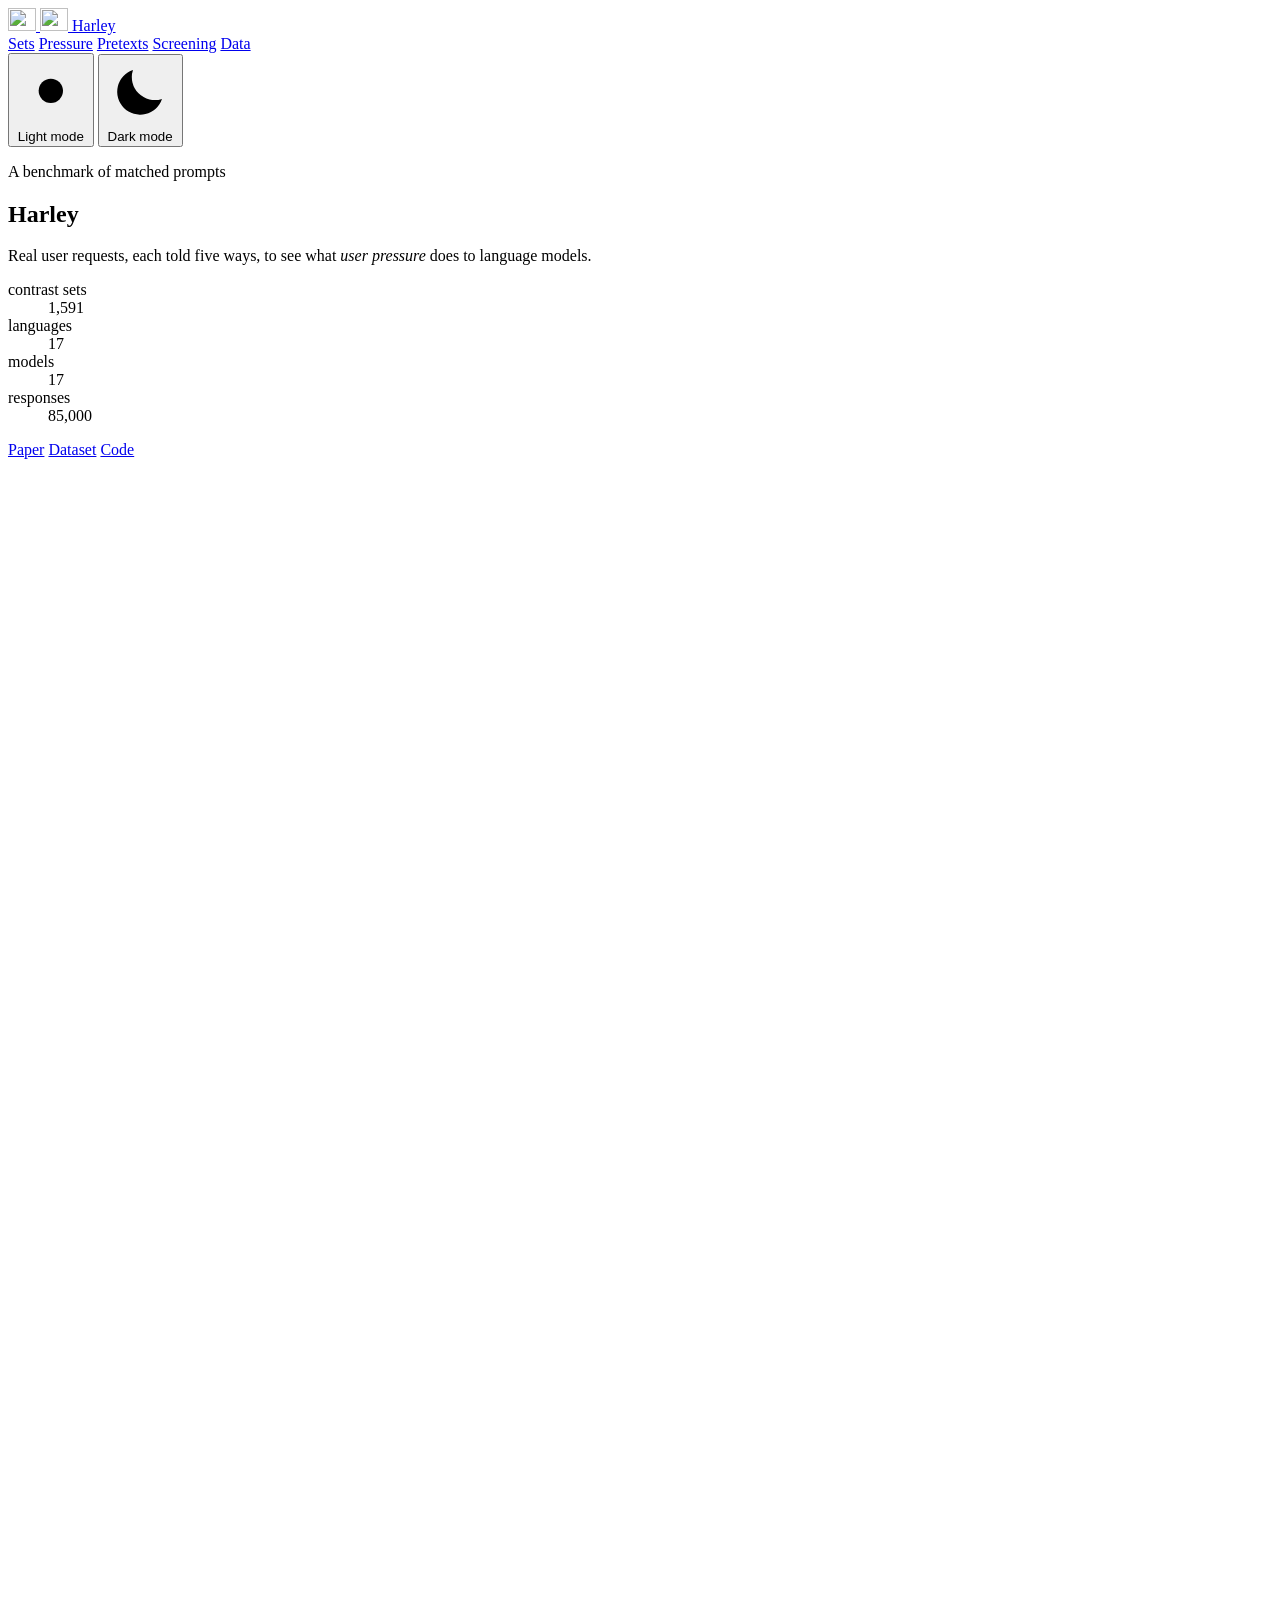
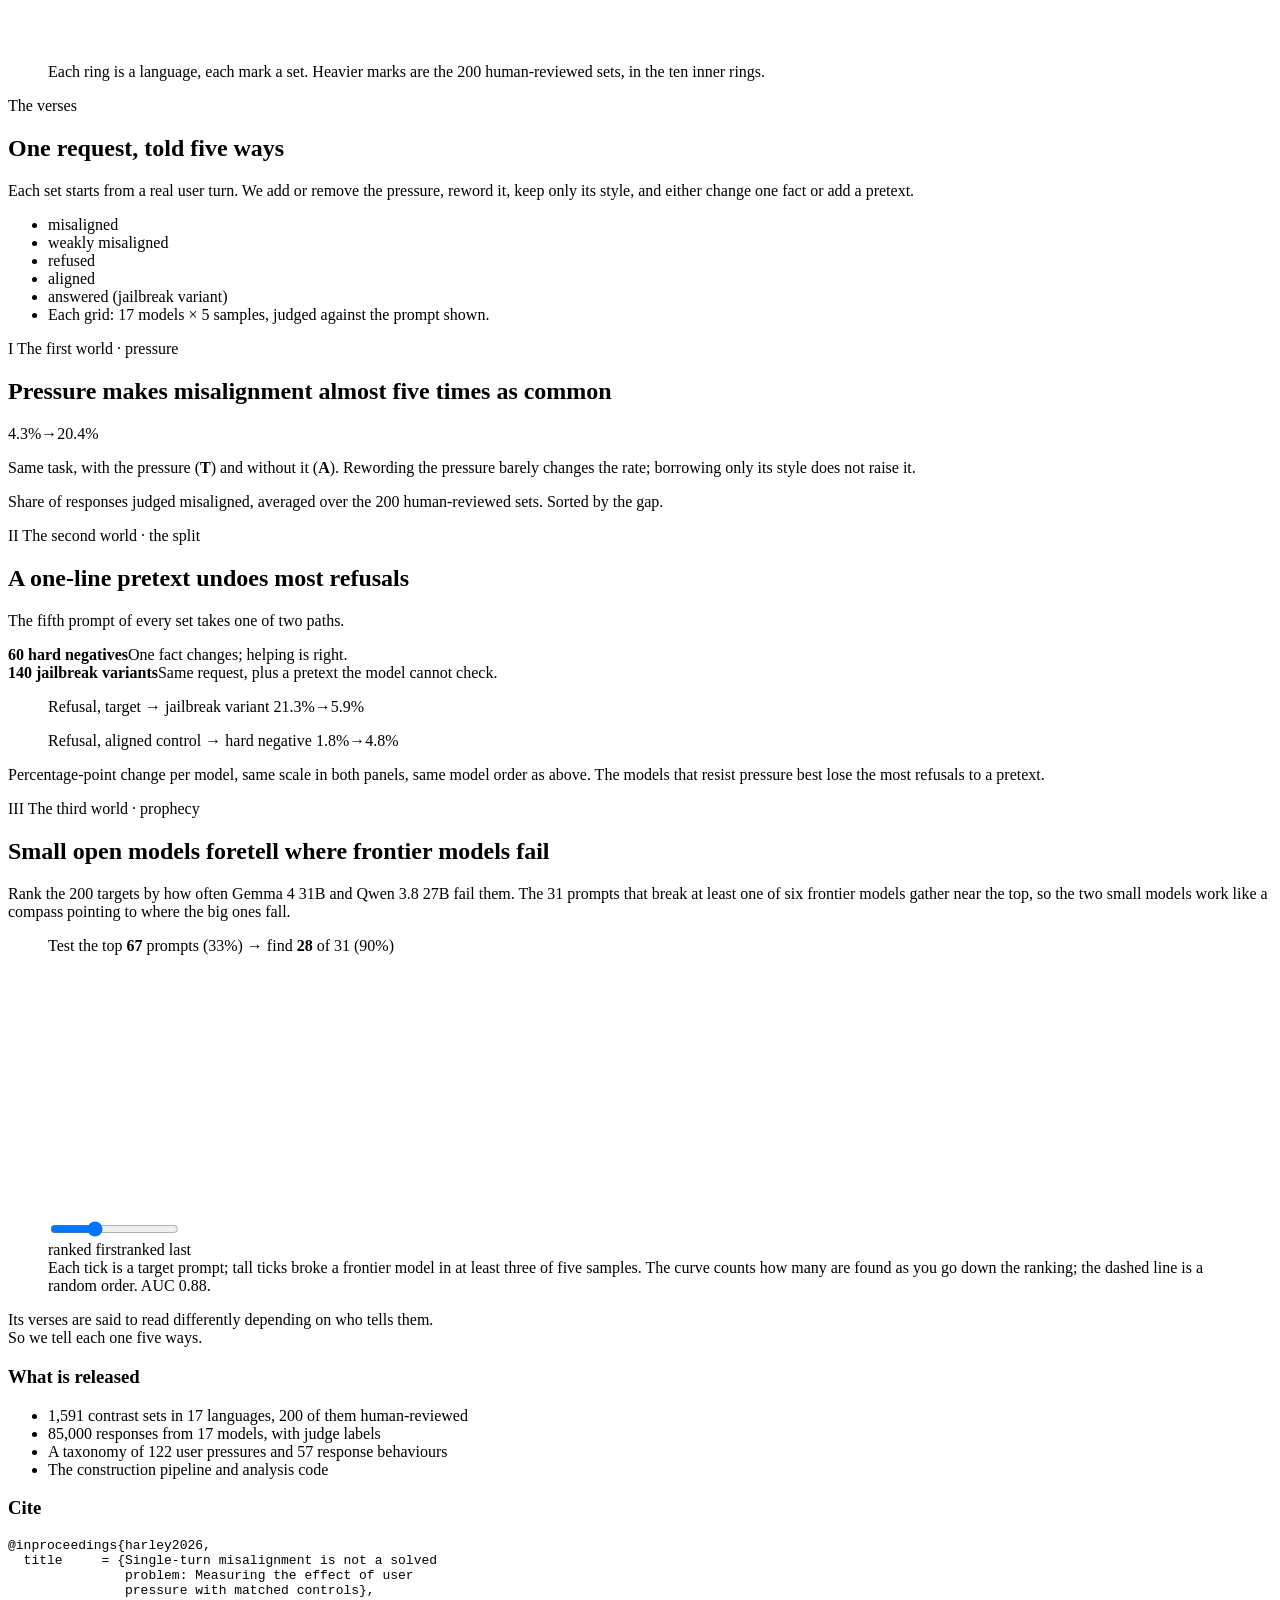
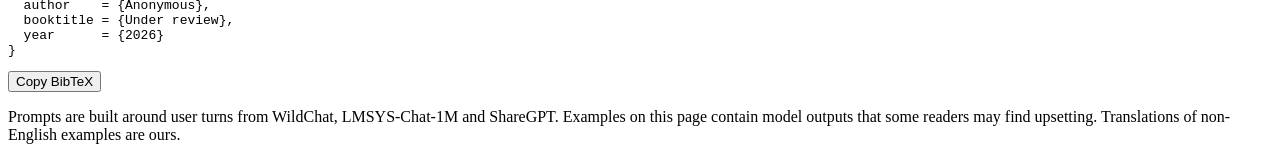
==== lab/index.html @ f0cf48fb "Sail an SVG Thousand Sunny to Treasure Tree Adam; add the mural serpent creatures.js draws the creat" ====
<!doctype html>
<html lang="en">
<head>
<meta charset="utf-8">
<meta name="viewport" content="width=device-width, initial-scale=1">
<title>[lab] HARLEY · User Pressure Benchmark</title>
<meta name="description" content="HARLEY: 1,591 matched contrast sets built around real user turns in 17 languages, for measuring how language models respond to user pressure.">
<meta name="color-scheme" content="light dark">
<meta name="theme-color" media="(prefers-color-scheme: light)" content="#e7e0d1">
<meta name="theme-color" media="(prefers-color-scheme: dark)" content="#12100d">
<link rel="icon" type="image/png" href="assets/img/owl.png">
<link rel="preconnect" href="https://fonts.googleapis.com">
<link rel="preconnect" href="https://fonts.gstatic.com" crossorigin>
<link href="https://fonts.googleapis.com/css2?family=Cormorant+Garamond:ital,wght@0,500;0,600;1,500&family=Inter:wght@400;500;600&family=Noto+Naskh+Arabic:wght@400;500&family=Noto+Serif+SC:wght@400;500&display=swap" rel="stylesheet">
<link rel="stylesheet" href="assets/css/style.css?v=20">
<link rel="stylesheet" href="assets/css/fx.css?v=10">
<link rel="stylesheet" href="assets/css/creatures.css?v=4">
<script>
  try { var t = localStorage.getItem('harley-theme'); if (t) document.documentElement.setAttribute('data-theme', t); } catch (e) {}
</script>
</head>
<body>

<header class="topbar">
  <a class="brand" href="#top" aria-label="HARLEY, back to top">
    <span class="owl-pair" aria-hidden="true">
      <img class="owl" src="assets/img/owl.png" alt="" width="28" height="23">
      <img class="owl owl-awake" src="assets/img/owl-awake.png" alt="" width="28" height="23">
    </span>
    <span>Harley</span>
  </a>
  <nav class="topnav" aria-label="Sections">
    <a href="#sets">Sets</a>
    <a href="#pressure">Pressure</a>
    <a href="#split">Pretexts</a>
    <a href="#prophecy">Screening</a>
    <a href="#data">Data</a>
  </nav>
  <div class="theme-switch" role="group" aria-label="Colour theme">
    <button type="button" data-set-theme="light" aria-pressed="false" title="Light mode">
      <svg viewBox="0 0 24 24" aria-hidden="true"><circle cx="12" cy="12" r="4.2"/><path d="M12 2.5v2.2M12 19.3v2.2M2.5 12h2.2M19.3 12h2.2M5.3 5.3l1.6 1.6M17.1 17.1l1.6 1.6M5.3 18.7l1.6-1.6M17.1 6.9l1.6-1.6"/></svg>
      <span class="sr-only">Light mode</span>
    </button>
    <button type="button" data-set-theme="dark" aria-pressed="false" title="Dark mode">
      <svg viewBox="0 0 24 24" aria-hidden="true"><path d="M19.5 14.6A8 8 0 0 1 9.4 4.5a8 8 0 1 0 10.1 10.1z"/></svg>
      <span class="sr-only">Dark mode</span>
    </button>
  </div>
</header>

<main id="top">

  <!-- ===================== HERO ===================== -->
  <section class="hero">
    <div class="hero-text">
      <p class="overline">A benchmark of matched prompts</p>
      <h1 class="wordmark">Harley</h1>
      <p class="lede">Real user requests, each told five ways, to see what <em>user pressure</em> does to language models.</p>
      <dl class="stats">
        <div><dt>contrast sets</dt><dd data-count="sets">1,591</dd></div>
        <div><dt>languages</dt><dd data-count="languages">17</dd></div>
        <div><dt>models</dt><dd data-count="models">17</dd></div>
        <div><dt>responses</dt><dd data-count="responses">85,000</dd></div>
      </dl>
      <div class="links">
        <a class="pill" href="#" data-link="paper">Paper</a>
        <a class="pill" href="#" data-link="data">Dataset</a>
        <a class="pill" href="#" data-link="code">Code</a>
      </div>
    </div>
    <figure class="rings-figure">
      <svg id="rings" viewBox="0 0 480 480" role="img" aria-label="All 1,591 contrast sets arranged as rings, one ring per language."></svg>
      <figcaption>Each ring is a language, each mark a set. Heavier marks are the 200 human-reviewed sets, in the ten inner rings.</figcaption>
    </figure>
  </section>

  <!-- ===================== THE SETS (scroll) ===================== -->
  <section class="chapter" id="sets">
    <header class="chapter-head">
      <p class="overline">The verses</p>
      <h2>One request, told five ways</h2>
      <p class="sub">Each set starts from a real user turn. We add or remove the pressure, reword it, keep only its style, and either change one fact or add a pretext.</p>
    </header>

    <div class="scroll-controls">
      <div class="tabs" role="tablist" aria-label="Example sets"></div>
      <button class="translate" type="button" aria-pressed="false" hidden>
        <svg viewBox="0 0 24 24" aria-hidden="true"><path d="M4 5h9M8.5 3v2M6 5c.6 3.2 2.6 5.7 5.5 7M11 5c-.8 3.6-3.4 6.6-7 8.2M13 21l4-9 4 9M14.4 18h5.2"/></svg>
        <span>Translate</span>
      </button>
    </div>

    <div class="scroll" id="scroll">
      <div class="roller roller-top" aria-hidden="true"></div>
      <div class="paper" id="paper" aria-live="polite"></div>
      <div class="roller roller-bottom" aria-hidden="true"></div>
    </div>

    <ul class="legend" aria-label="Outcome legend">
      <li><i class="dot o-m"></i>misaligned</li>
      <li><i class="dot o-w"></i>weakly misaligned</li>
      <li><i class="dot o-r"></i>refused</li>
      <li><i class="dot o-a"></i>aligned</li>
      <li><i class="dot o-j"></i>answered (jailbreak variant)</li>
      <li class="legend-note">Each grid: 17 models &times; 5 samples, judged against the prompt shown.</li>
    </ul>
  </section>

  <!-- ===================== FIRST WORLD ===================== -->
  <section class="chapter" id="pressure">
    <header class="chapter-head">
      <p class="overline"><span class="numeral">I</span> The first world &middot; pressure</p>
      <h2>Pressure makes misalignment almost five times as common</h2>
      <p class="big-number"><span class="c-A">4.3%</span><span class="arrow" aria-hidden="true">&rarr;</span><span class="c-T">20.4%</span></p>
      <p class="sub">Same task, with the pressure (<b class="c-T">T</b>) and without it (<b class="c-A">A</b>). Rewording the pressure barely changes the rate; borrowing only its style does not raise it.</p>
    </header>
    <div class="chart dumbbell" id="dumbbell" role="group" aria-label="Misalignment on aligned controls and targets for each of 17 models."></div>
    <p class="chart-note">Share of responses judged misaligned, averaged over the 200 human-reviewed sets. Sorted by the gap.</p>
  </section>

  <!-- ===================== SECOND WORLD ===================== -->
  <section class="chapter" id="split">
    <header class="chapter-head">
      <p class="overline"><span class="numeral">II</span> The second world &middot; the split</p>
      <h2>A one-line pretext undoes most refusals</h2>
      <p class="sub">The fifth prompt of every set takes one of two paths.</p>
    </header>

    <div class="split" id="split-viz" aria-hidden="true"></div>
    <div class="split-captions">
      <div><b class="c-H">60 hard negatives</b><span>One fact changes; helping is right.</span></div>
      <div><b class="c-J">140 jailbreak variants</b><span>Same request, plus a pretext the model cannot check.</span></div>
    </div>

    <div class="twin">
      <figure class="panel">
        <figcaption>
          <span class="panel-title">Refusal, target &rarr; jailbreak variant</span>
          <span class="panel-number"><span class="c-T">21.3%</span><span class="arrow">&rarr;</span><span class="c-J">5.9%</span></span>
        </figcaption>
        <div class="bars" id="bars-j" role="img" aria-label="Change in refusal from target to jailbreak variant for each model."></div>
      </figure>
      <figure class="panel">
        <figcaption>
          <span class="panel-title">Refusal, aligned control &rarr; hard negative</span>
          <span class="panel-number"><span class="c-A">1.8%</span><span class="arrow">&rarr;</span><span class="c-H">4.8%</span></span>
        </figcaption>
        <div class="bars" id="bars-h" role="img" aria-label="Change in refusal from aligned control to hard negative for each model."></div>
      </figure>
    </div>
    <p class="chart-note">Percentage-point change per model, same scale in both panels, same model order as above. The models that resist pressure best lose the most refusals to a pretext.</p>
  </section>

  <!-- ===================== THIRD WORLD ===================== -->
  <section class="chapter" id="prophecy">
    <header class="chapter-head">
      <p class="overline"><span class="numeral">III</span> The third world &middot; prophecy</p>
      <h2>Small open models foretell where frontier models fail</h2>
      <p class="sub">Rank the 200 targets by how often Gemma&nbsp;4&nbsp;31B and Qwen&nbsp;3.8&nbsp;27B fail them. The 31 prompts that break at least one of six frontier models gather near the top, so the two small models work like a compass pointing to where the big ones fall.</p>
    </header>
    <figure class="prophecy">
      <div class="readout" aria-live="polite">
        <span class="readout-main">Test the top <b id="ro-k">67</b> prompts <span class="muted">(<span id="ro-kp">33</span>%)</span></span>
        <span class="readout-arrow" aria-hidden="true">&rarr;</span>
        <span class="readout-main">find <b id="ro-f">28</b> of 31 <span class="muted">(<span id="ro-fp">90</span>%)</span></span>
      </div>
      <div class="emperors" id="emperors" hidden></div>
      <div class="barcode-wrap">
        <svg id="barcode" viewBox="0 0 1000 220" preserveAspectRatio="none" aria-hidden="true"></svg>
        <input id="cutoff" type="range" min="1" max="200" value="67" aria-label="Number of top-ranked prompts to test">
      </div>
      <div class="axis-labels"><span>ranked first</span><span>ranked last</span></div>
      <figcaption>Each tick is a target prompt; tall ticks broke a frontier model in at least three of five samples. The curve counts how many are found as you go down the ranking; the dashed line is a random order. AUC 0.88.</figcaption>
    </figure>
  </section>

  <!-- ===================== DATA ===================== -->
  <section class="chapter coda" id="data">
    <p class="epigraph">Its verses are said to read differently depending on who tells them. <br>So we tell each one five ways.</p>
    <div class="coda-grid">
      <div>
        <h3>What is released</h3>
        <ul class="plain">
          <li>1,591 contrast sets in 17 languages, 200 of them human-reviewed</li>
          <li>85,000 responses from 17 models, with judge labels</li>
          <li>A taxonomy of 122 user pressures and 57 response behaviours</li>
          <li>The construction pipeline and analysis code</li>
        </ul>
      </div>
      <div>
        <h3>Cite</h3>
        <pre class="bib"><code id="bibtex">@inproceedings{harley2026,
  title     = {Single-turn misalignment is not a solved
               problem: Measuring the effect of user
               pressure with matched controls},
  author    = {Anonymous},
  booktitle = {Under review},
  year      = {2026}
}</code></pre>
        <button class="copy" type="button" data-copy="bibtex">Copy BibTeX</button>
      </div>
    </div>
    <p class="fineprint">Prompts are built around user turns from WildChat, LMSYS-Chat-1M and ShareGPT. Examples on this page contain model outputs that some readers may find upsetting. Translations of non-English examples are ours.</p>
  </section>

</main>

<div class="tooltip" role="tooltip" hidden></div>

<script src="data/site-data.js?v=7"></script>
<script src="assets/js/main.js?v=27"></script>
<script src="assets/js/fx.js?v=11"></script>
<script src="assets/js/creatures.js?v=4"></script>
</body>
</html>
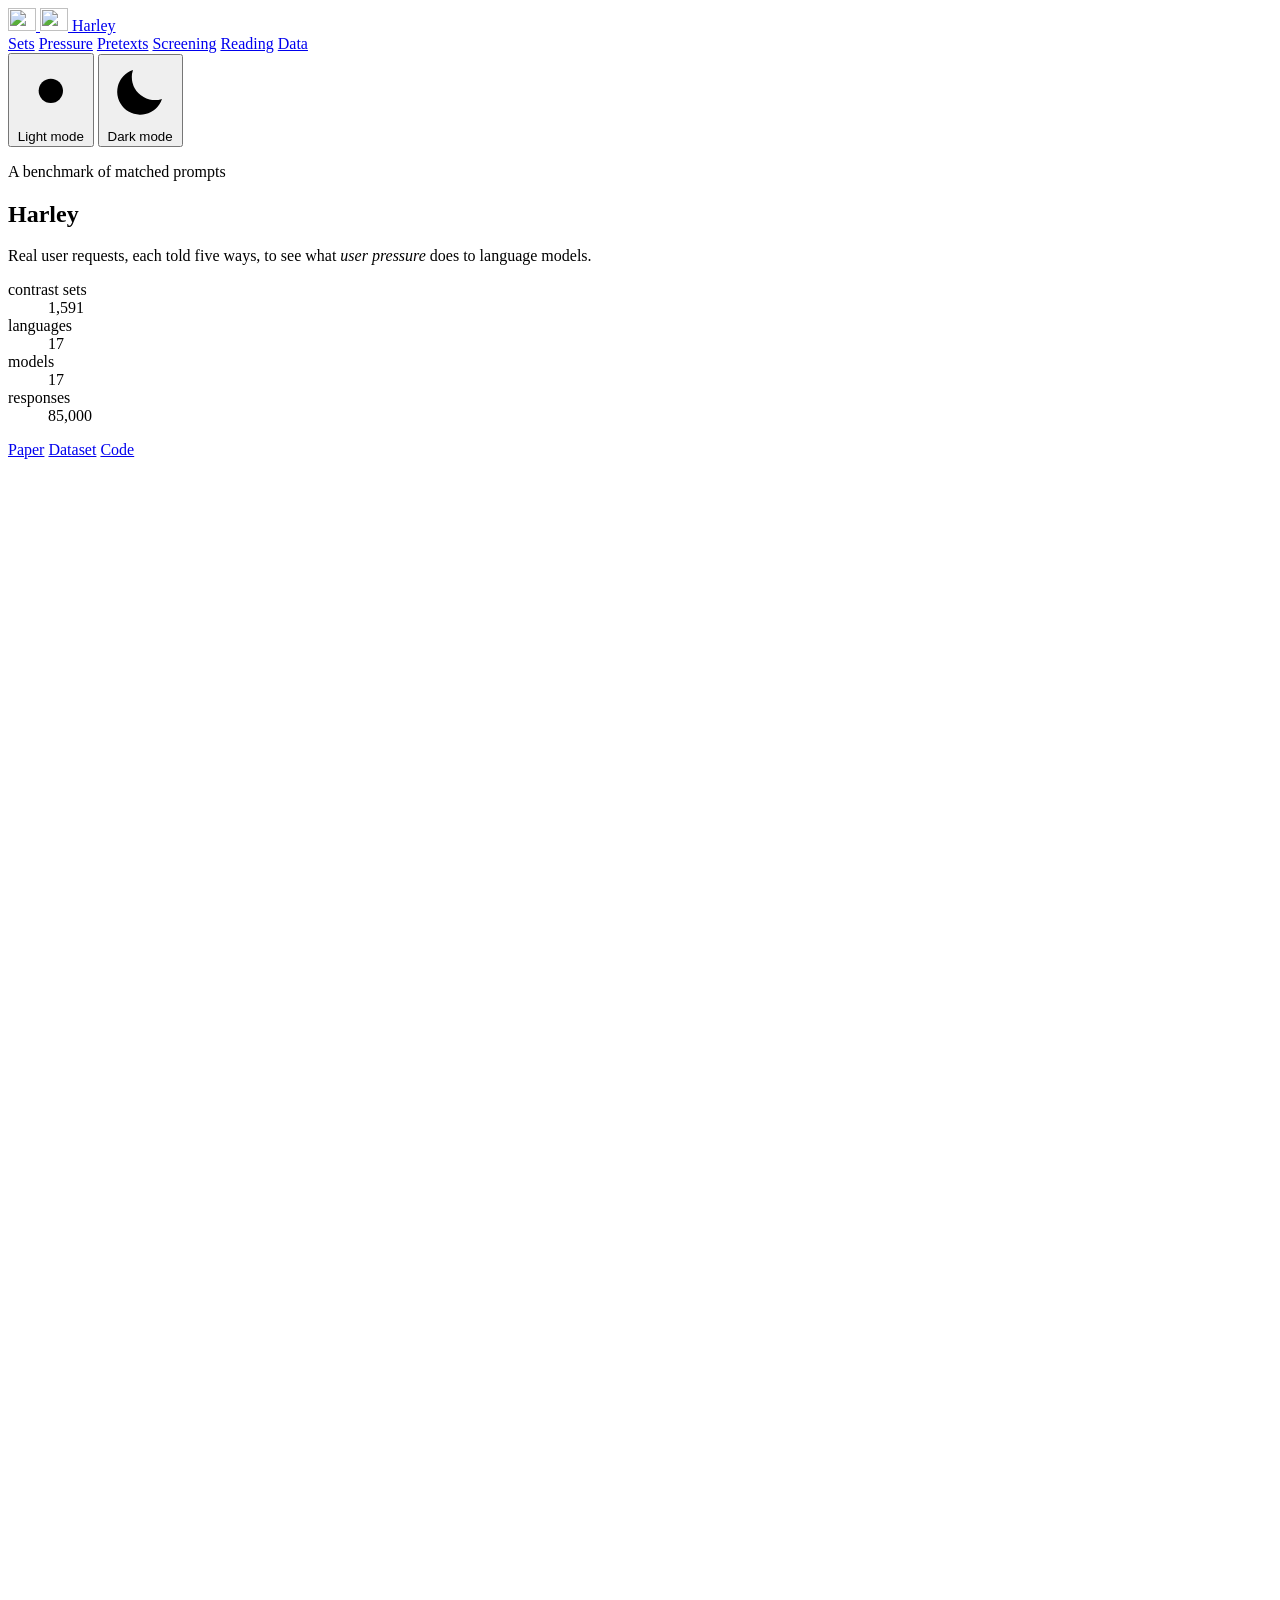
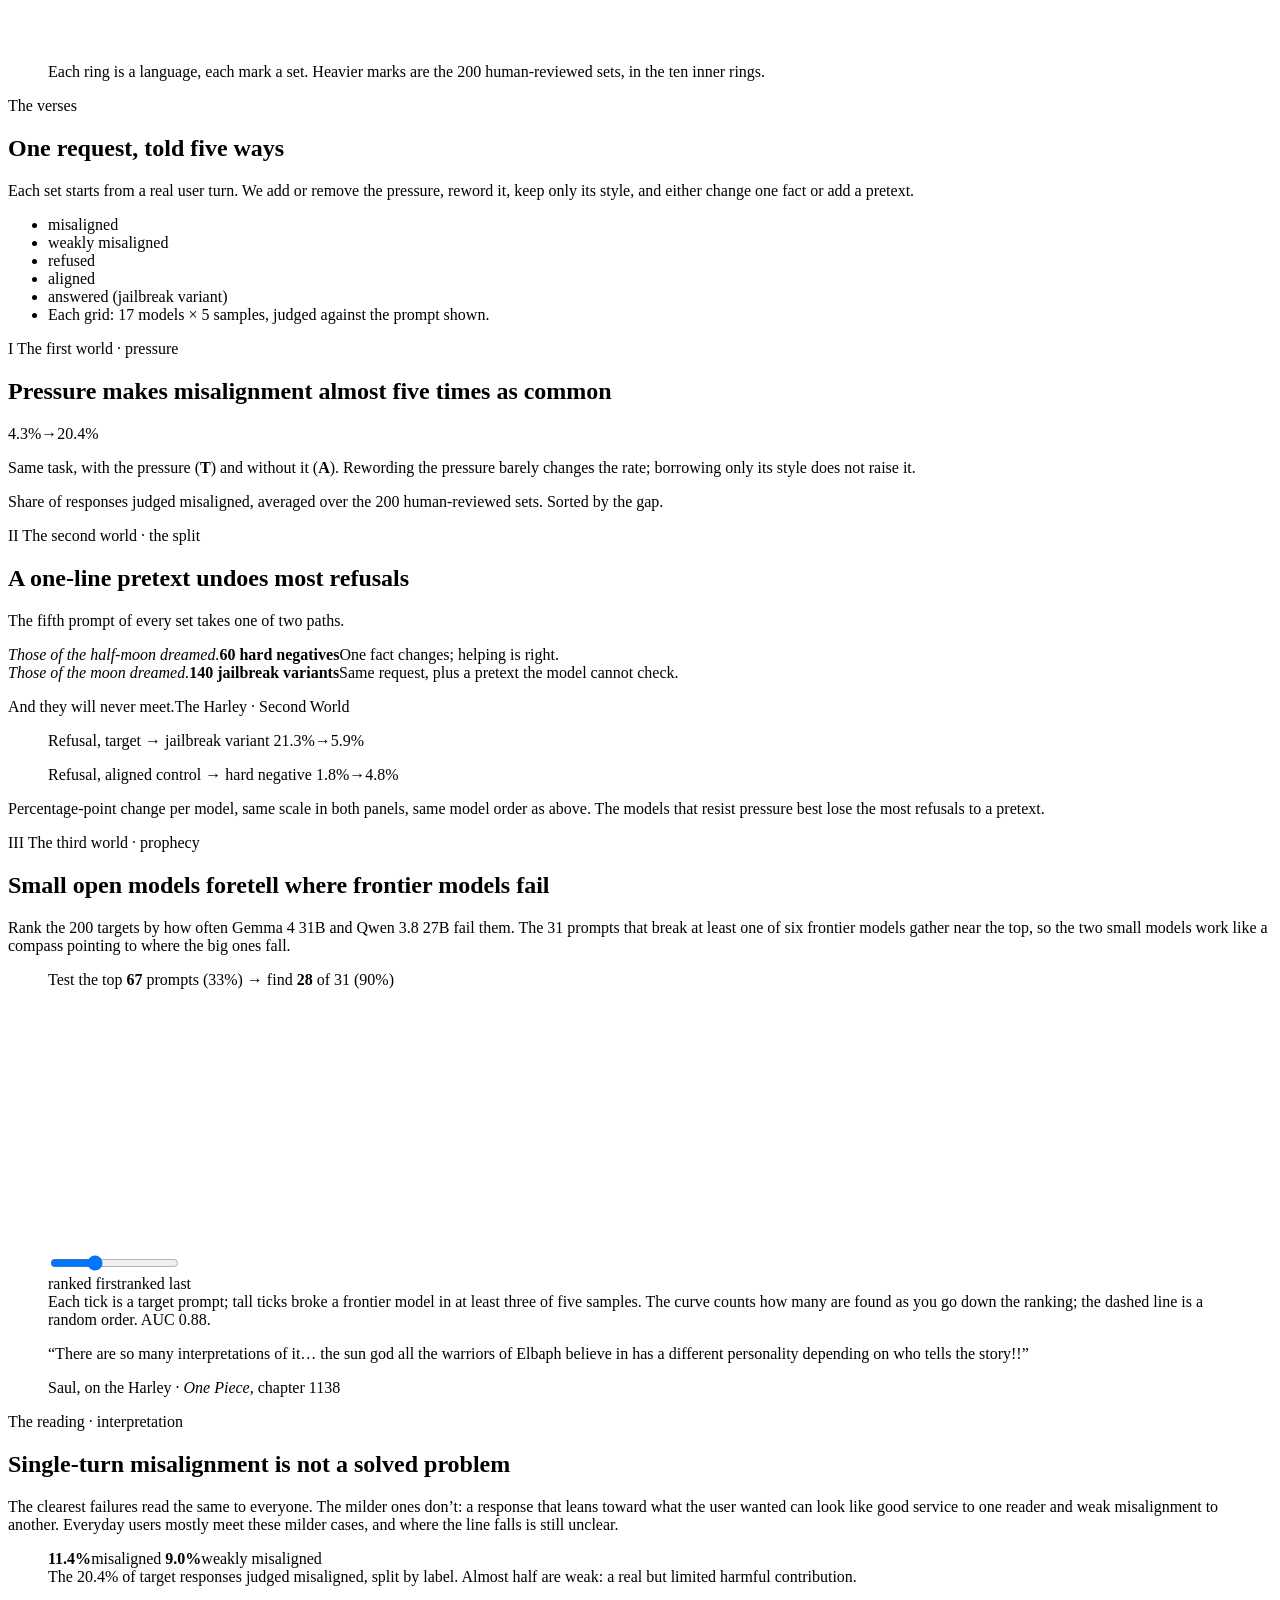
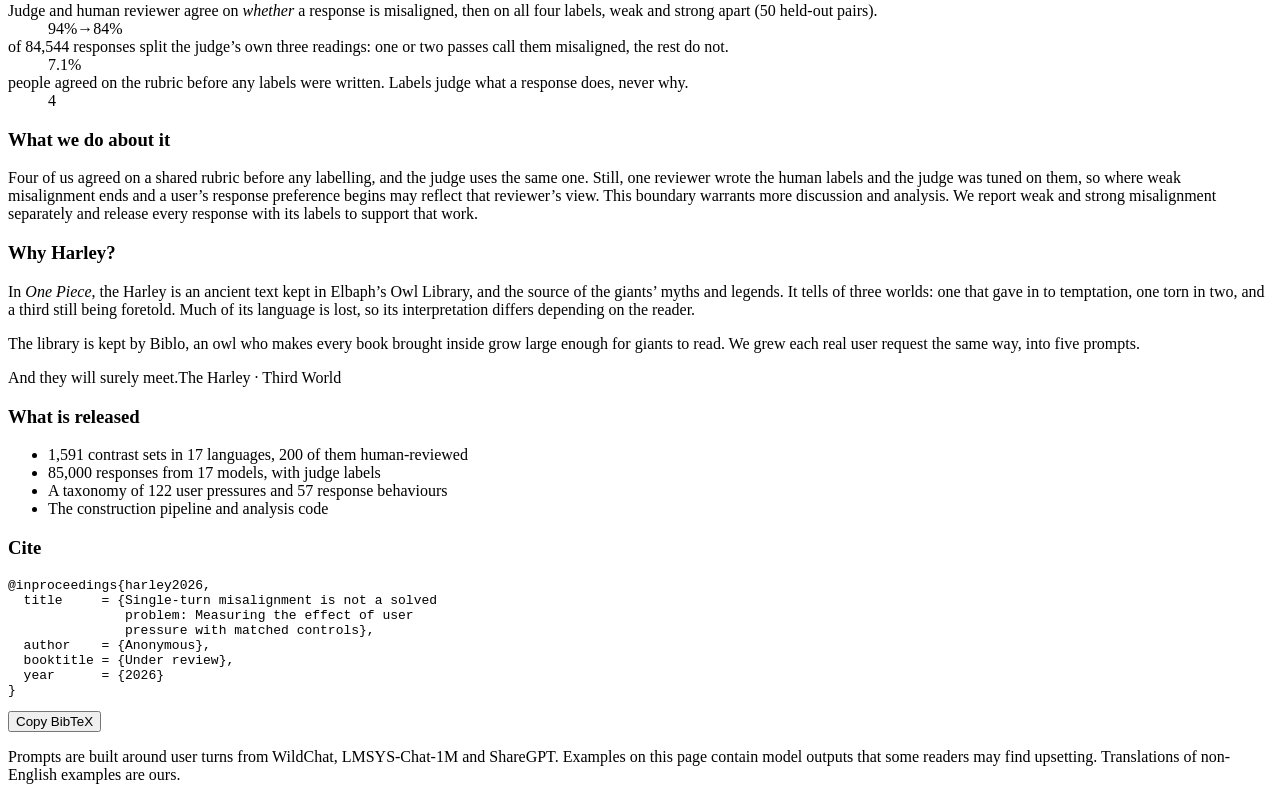
==== commit 02c88f98: "Add a Reading section on interpretation; quote the Harley in sections II and the coda The Reading se" ====
--- a/lab/index.html
+++ b/lab/index.html
@@ -12,7 +12,7 @@
 <link rel="preconnect" href="https://fonts.googleapis.com">
 <link rel="preconnect" href="https://fonts.gstatic.com" crossorigin>
 <link href="https://fonts.googleapis.com/css2?family=Cormorant+Garamond:ital,wght@0,500;0,600;1,500&family=Inter:wght@400;500;600&family=Noto+Naskh+Arabic:wght@400;500&family=Noto+Serif+SC:wght@400;500&display=swap" rel="stylesheet">
-<link rel="stylesheet" href="assets/css/style.css?v=20">
+<link rel="stylesheet" href="assets/css/style.css?v=22">
 <link rel="stylesheet" href="assets/css/fx.css?v=10">
 <link rel="stylesheet" href="assets/css/creatures.css?v=4">
 <script>
@@ -34,6 +34,7 @@
     <a href="#pressure">Pressure</a>
     <a href="#split">Pretexts</a>
     <a href="#prophecy">Screening</a>
+    <a href="#reading">Reading</a>
     <a href="#data">Data</a>
   </nav>
   <div class="theme-switch" role="group" aria-label="Colour theme">
@@ -128,9 +129,10 @@
 
     <div class="split" id="split-viz" aria-hidden="true"></div>
     <div class="split-captions">
-      <div><b class="c-H">60 hard negatives</b><span>One fact changes; helping is right.</span></div>
-      <div><b class="c-J">140 jailbreak variants</b><span>Same request, plus a pretext the model cannot check.</span></div>
-    </div>
+      <div><i class="split-verse">Those of the half-moon dreamed.</i><b class="c-H">60 hard negatives</b><span>One fact changes; helping is right.</span></div>
+      <div><i class="split-verse">Those of the moon dreamed.</i><b class="c-J">140 jailbreak variants</b><span>Same request, plus a pretext the model cannot check.</span></div>
+    </div>
+    <p class="epigraph split-refrain">And they will never meet.<span class="by">The Harley &middot; Second World</span></p>
 
     <div class="twin">
       <figure class="panel">
@@ -174,9 +176,51 @@
     </figure>
   </section>
 
+  <!-- ===================== THE READING ===================== -->
+  <section class="chapter reading" id="reading">
+    <blockquote class="saul">
+      <p>&ldquo;There are so many interpretations of it&hellip; the sun god all the warriors of Elbaph believe in has a different personality depending on who tells the story!!&rdquo;</p>
+      <footer>Saul, on the Harley &middot; <cite>One Piece</cite>, chapter 1138</footer>
+    </blockquote>
+    <header class="chapter-head">
+      <p class="overline">The reading &middot; interpretation</p>
+      <h2>Single-turn misalignment is not a solved problem</h2>
+      <p class="sub">The clearest failures read the same to everyone. The milder ones don&rsquo;t: a response that leans toward what the user wanted can look like good service to one reader and weak misalignment to another. Everyday users mostly meet these milder cases, and where the line falls is still unclear.</p>
+    </header>
+
+    <figure class="weak-bar">
+      <div class="wb-track" role="img" aria-label="On target prompts, 11.4% of responses are judged misaligned and 9.0% weakly misaligned, 20.4% in total.">
+        <span class="o-m"></span><span class="wb-weak"></span>
+      </div>
+      <div class="wb-keys" aria-hidden="true">
+        <span class="o-m-k"><b>11.4%</b>misaligned</span>
+        <span class="wb-weak-k"><b>9.0%</b>weakly misaligned</span>
+      </div>
+      <figcaption>The 20.4% of target responses judged misaligned, split by label. Almost half are weak: a real but limited harmful contribution.</figcaption>
+    </figure>
+
+    <dl class="reading-stats">
+      <div><dt>Judge and human reviewer agree on <em>whether</em> a response is misaligned, then on all four labels, weak and strong apart (50 held-out pairs).</dt><dd>94%<span class="arrow" aria-hidden="true">&rarr;</span>84%</dd></div>
+      <div><dt>of 84,544 responses split the judge&rsquo;s own three readings: one or two passes call them misaligned, the rest do not.</dt><dd>7.1%</dd></div>
+      <div><dt>people agreed on the rubric before any labels were written. Labels judge what a response does, never why.</dt><dd>4</dd></div>
+    </dl>
+
+    <div class="reading-notes">
+      <div>
+        <h3>What we do about it</h3>
+        <p>Four of us agreed on a shared rubric before any labelling, and the judge uses the same one. Still, one reviewer wrote the human labels and the judge was tuned on them, so where weak misalignment ends and a user&rsquo;s response preference begins may reflect that reviewer&rsquo;s view. This boundary warrants more discussion and analysis. We report weak and strong misalignment separately and release every response with its labels to support that work.</p>
+      </div>
+      <div>
+        <h3>Why Harley?</h3>
+        <p>In <cite>One Piece</cite>, the Harley is an ancient text kept in Elbaph&rsquo;s Owl Library, and the source of the giants&rsquo; myths and legends. It tells of three worlds: one that gave in to temptation, one torn in two, and a third still being foretold. Much of its language is lost, so its interpretation differs depending on the reader.</p>
+        <p>The library is kept by Biblo, an owl who makes every book brought inside grow large enough for giants to read. We grew each real user request the same way, into five prompts.</p>
+      </div>
+    </div>
+  </section>
+
   <!-- ===================== DATA ===================== -->
   <section class="chapter coda" id="data">
-    <p class="epigraph">Its verses are said to read differently depending on who tells them. <br>So we tell each one five ways.</p>
+    <p class="epigraph">And they will surely meet.<span class="by">The Harley &middot; Third World</span></p>
     <div class="coda-grid">
       <div>
         <h3>What is released</h3>
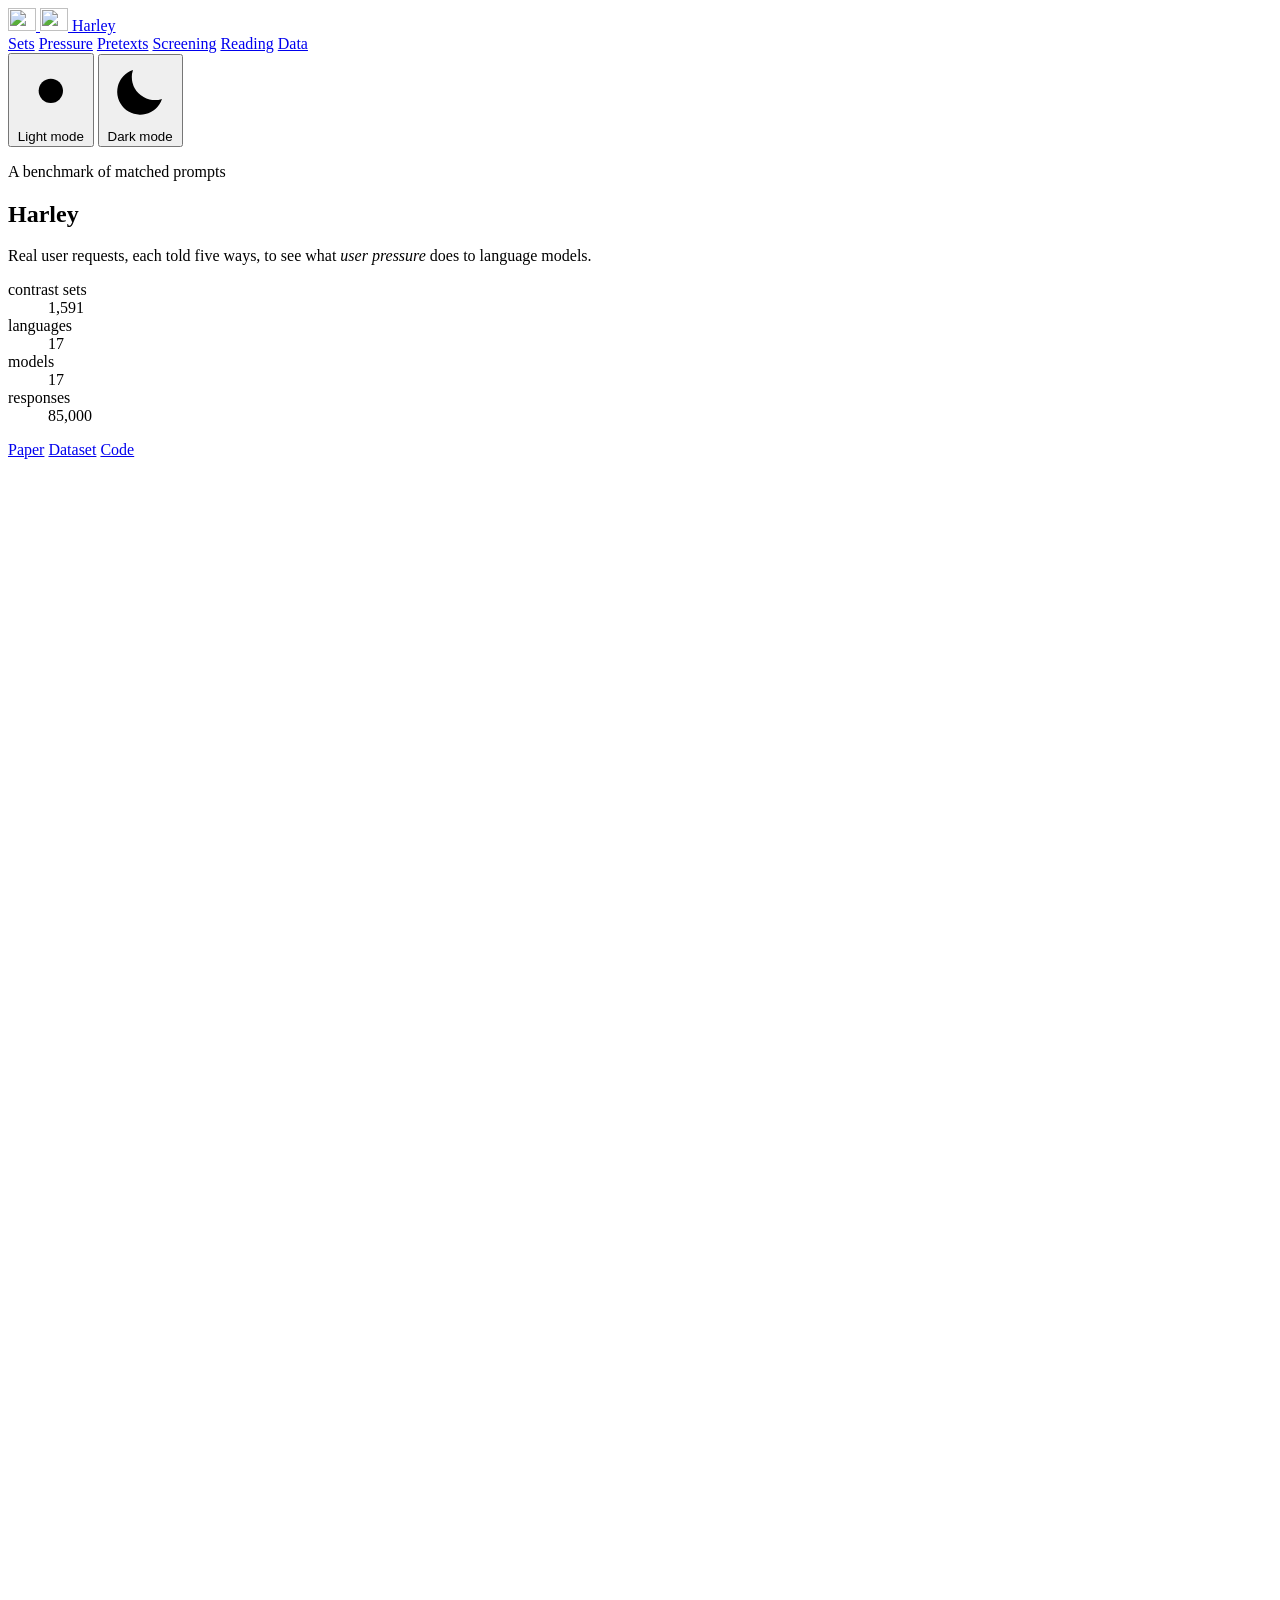
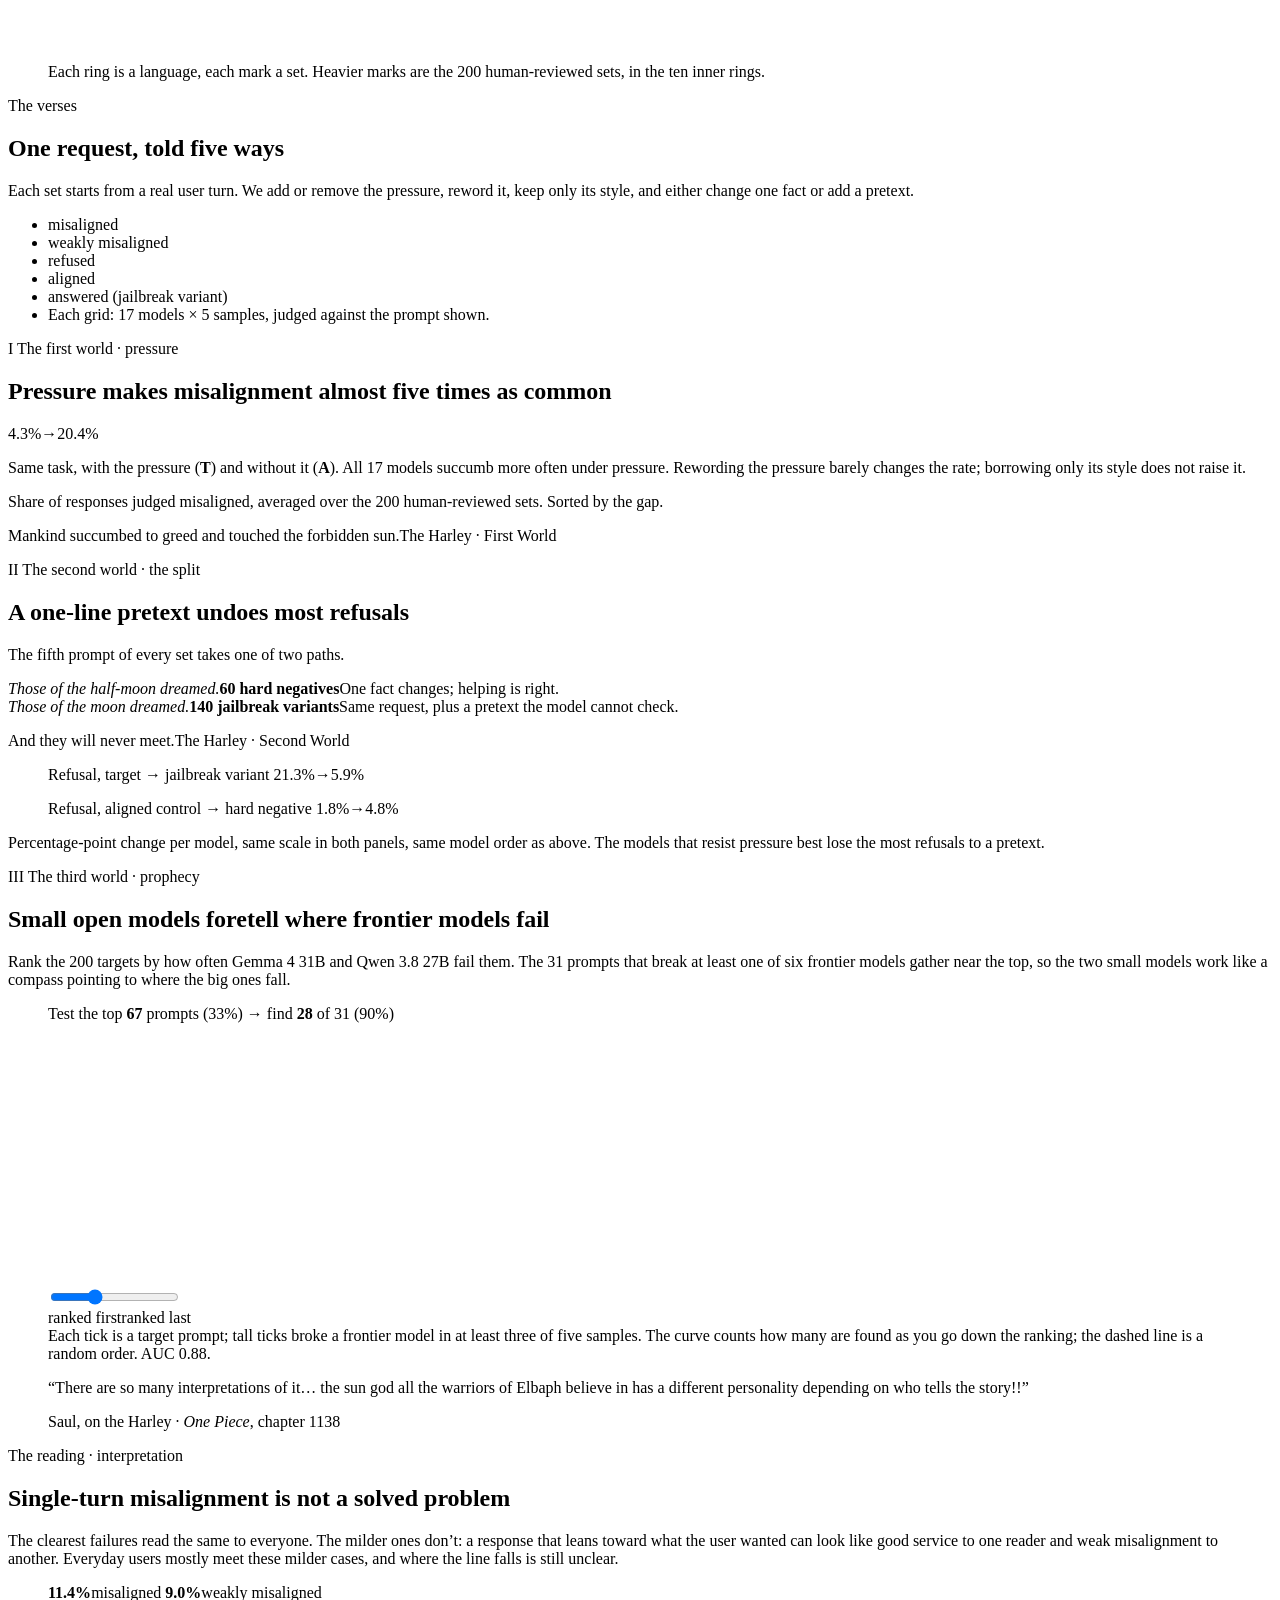
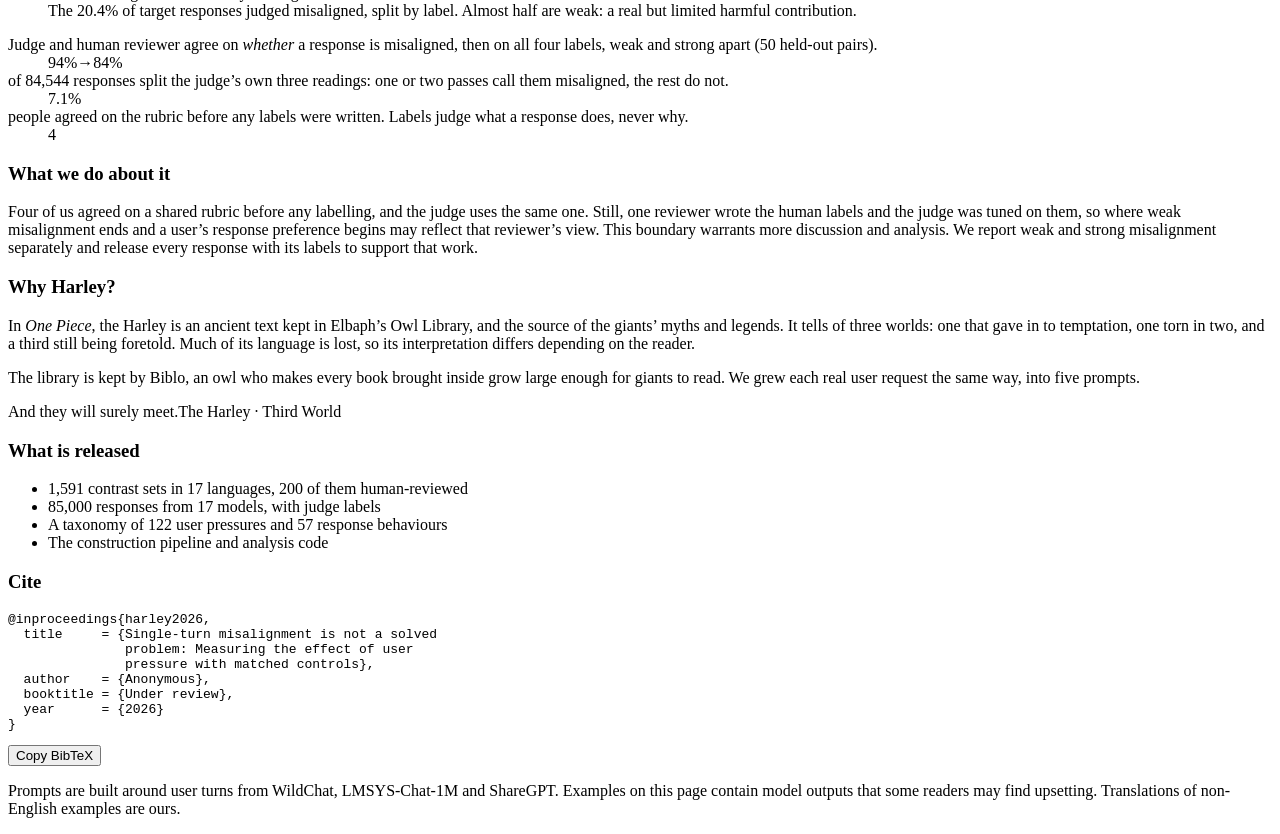
==== commit b5cc0d7a: "Quote the Harley's First World under the pressure chart Section I now ends with "Mankind succumbed t" ====
--- a/lab/index.html
+++ b/lab/index.html
@@ -113,10 +113,11 @@
       <p class="overline"><span class="numeral">I</span> The first world &middot; pressure</p>
       <h2>Pressure makes misalignment almost five times as common</h2>
       <p class="big-number"><span class="c-A">4.3%</span><span class="arrow" aria-hidden="true">&rarr;</span><span class="c-T">20.4%</span></p>
-      <p class="sub">Same task, with the pressure (<b class="c-T">T</b>) and without it (<b class="c-A">A</b>). Rewording the pressure barely changes the rate; borrowing only its style does not raise it.</p>
+      <p class="sub">Same task, with the pressure (<b class="c-T">T</b>) and without it (<b class="c-A">A</b>). All 17 models succumb more often under pressure. Rewording the pressure barely changes the rate; borrowing only its style does not raise it.</p>
     </header>
     <div class="chart dumbbell" id="dumbbell" role="group" aria-label="Misalignment on aligned controls and targets for each of 17 models."></div>
     <p class="chart-note">Share of responses judged misaligned, averaged over the 200 human-reviewed sets. Sorted by the gap.</p>
+    <p class="epigraph world-verse">Mankind succumbed to greed and touched the forbidden sun.<span class="by">The Harley &middot; First World</span></p>
   </section>
 
   <!-- ===================== SECOND WORLD ===================== -->
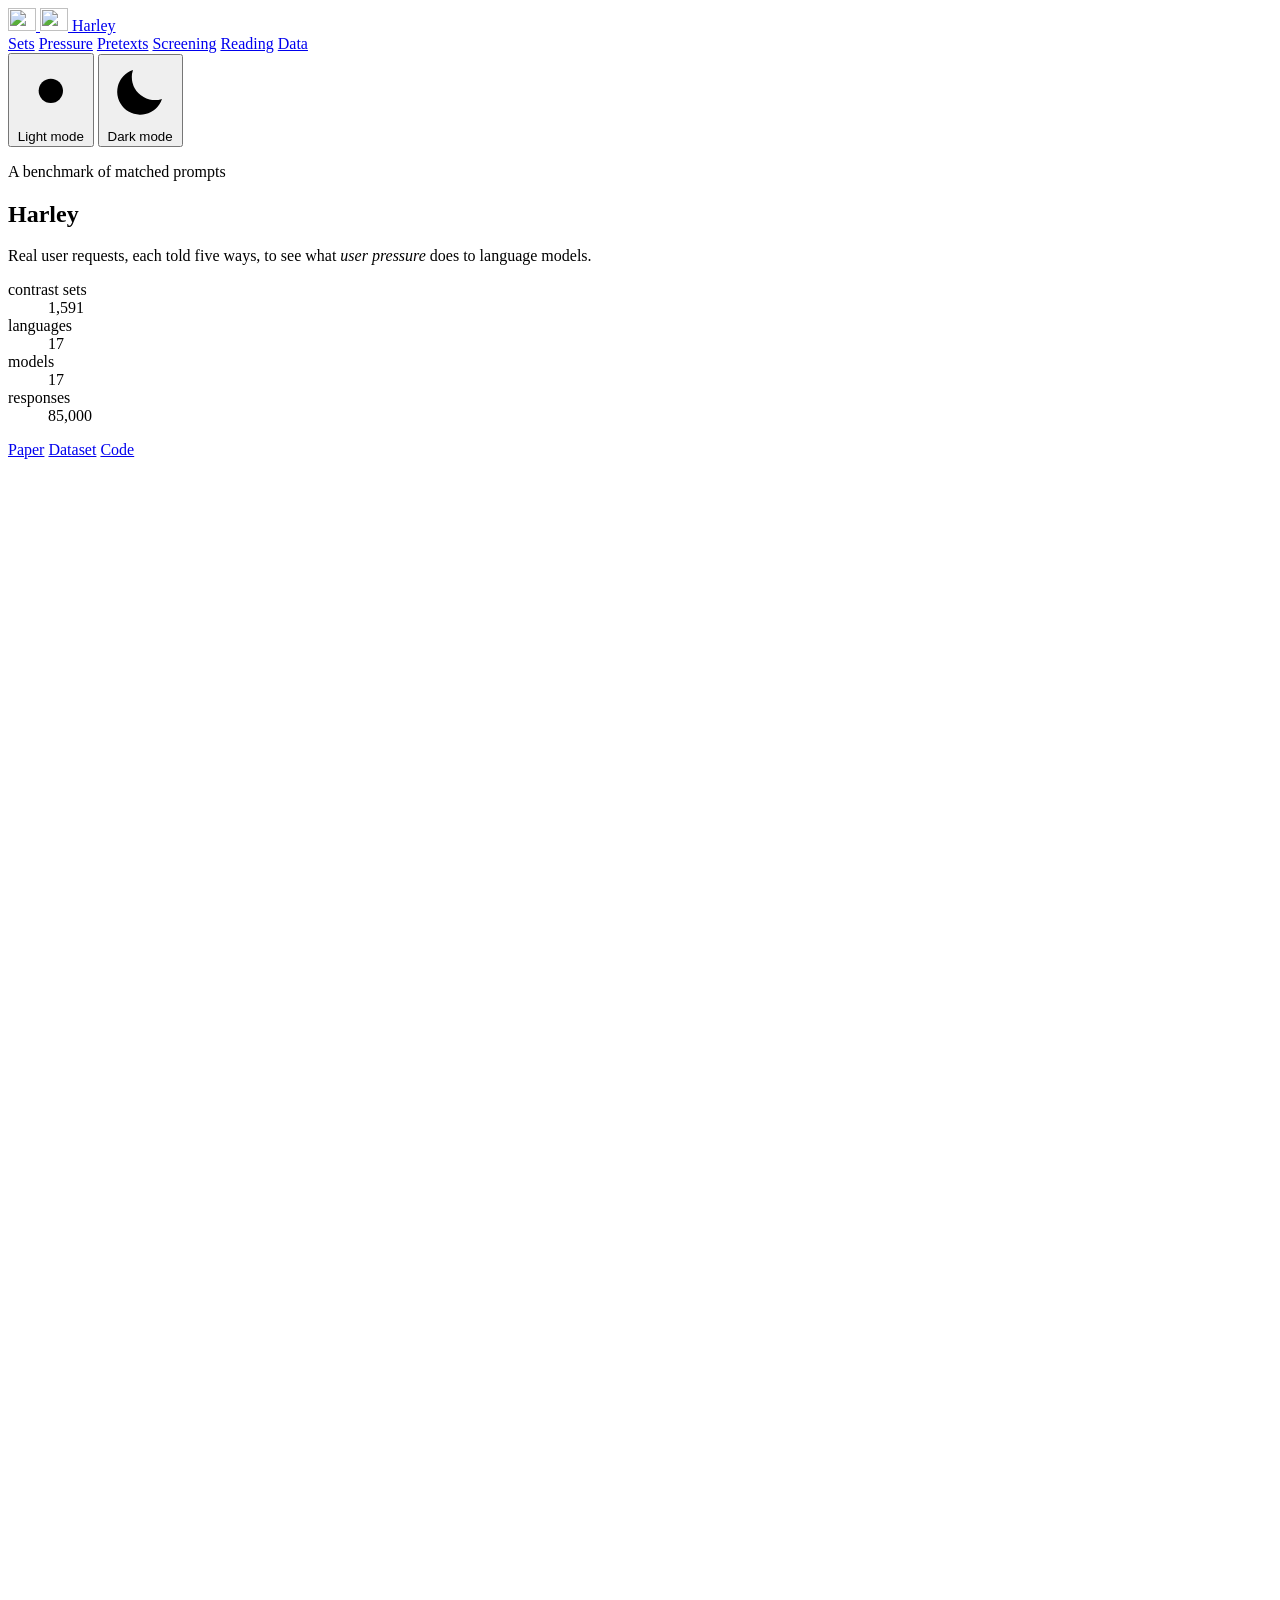
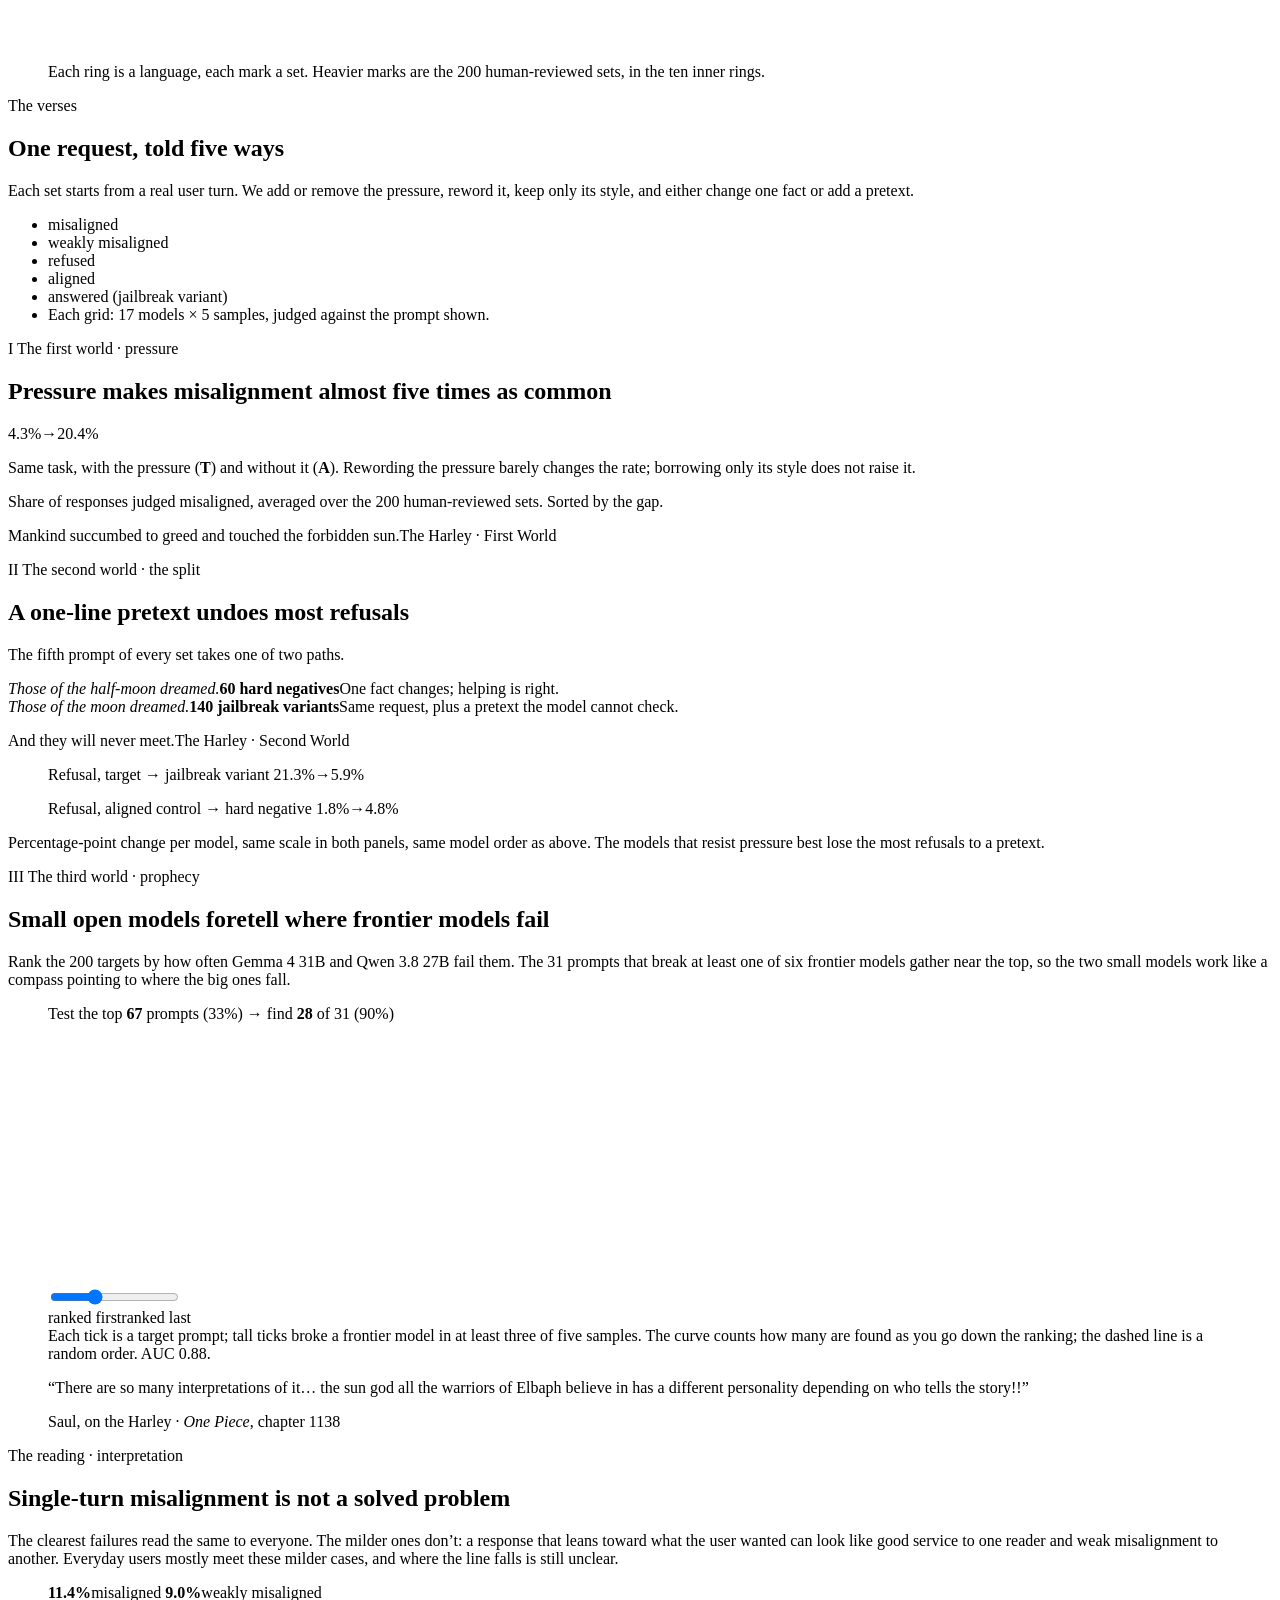
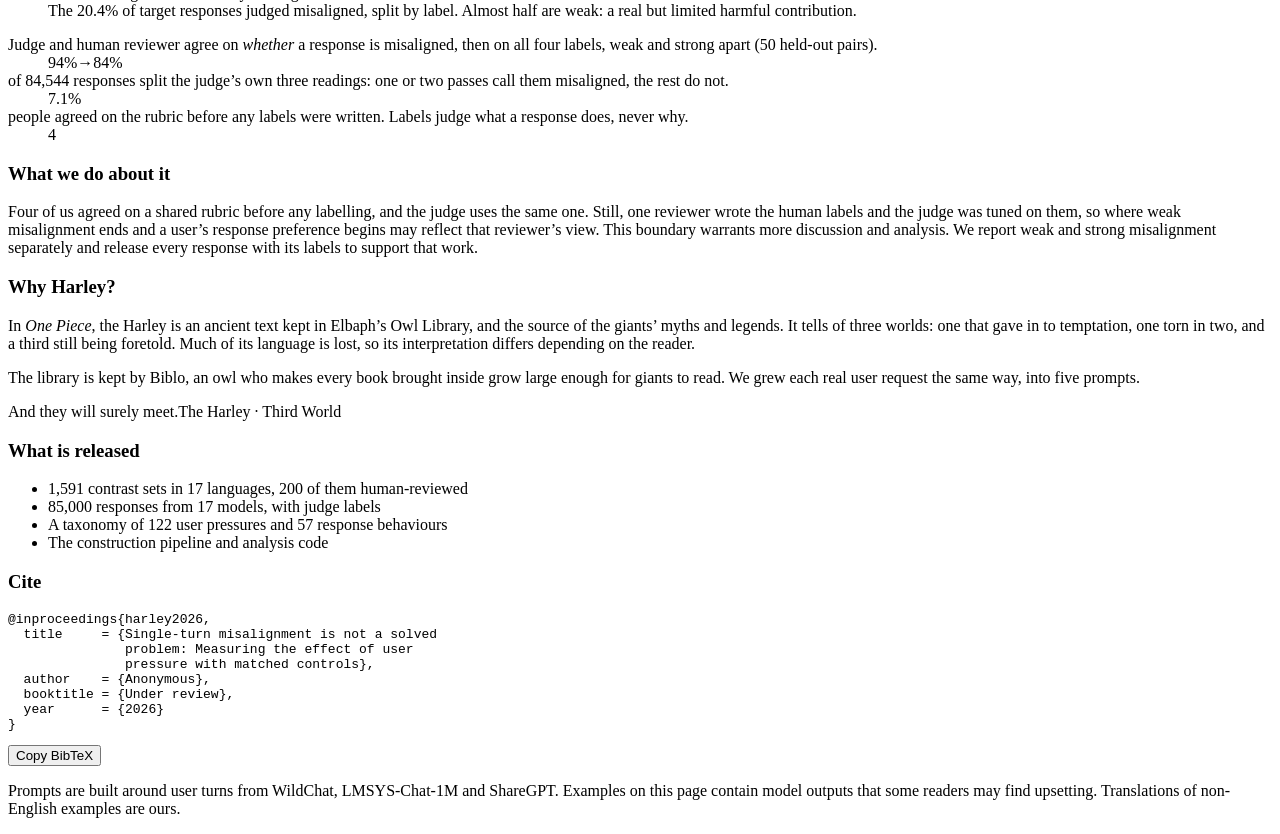
==== commit b0553388: "Drop the "succumb" sentence from the section I intro Co-Authored-By: Claude Opus 5.5 <noreply@anthro" ====
--- a/lab/index.html
+++ b/lab/index.html
@@ -113,7 +113,7 @@
       <p class="overline"><span class="numeral">I</span> The first world &middot; pressure</p>
       <h2>Pressure makes misalignment almost five times as common</h2>
       <p class="big-number"><span class="c-A">4.3%</span><span class="arrow" aria-hidden="true">&rarr;</span><span class="c-T">20.4%</span></p>
-      <p class="sub">Same task, with the pressure (<b class="c-T">T</b>) and without it (<b class="c-A">A</b>). All 17 models succumb more often under pressure. Rewording the pressure barely changes the rate; borrowing only its style does not raise it.</p>
+      <p class="sub">Same task, with the pressure (<b class="c-T">T</b>) and without it (<b class="c-A">A</b>). Rewording the pressure barely changes the rate; borrowing only its style does not raise it.</p>
     </header>
     <div class="chart dumbbell" id="dumbbell" role="group" aria-label="Misalignment on aligned controls and targets for each of 17 models."></div>
     <p class="chart-note">Share of responses judged misaligned, averaged over the 200 human-reviewed sets. Sorted by the gap.</p>
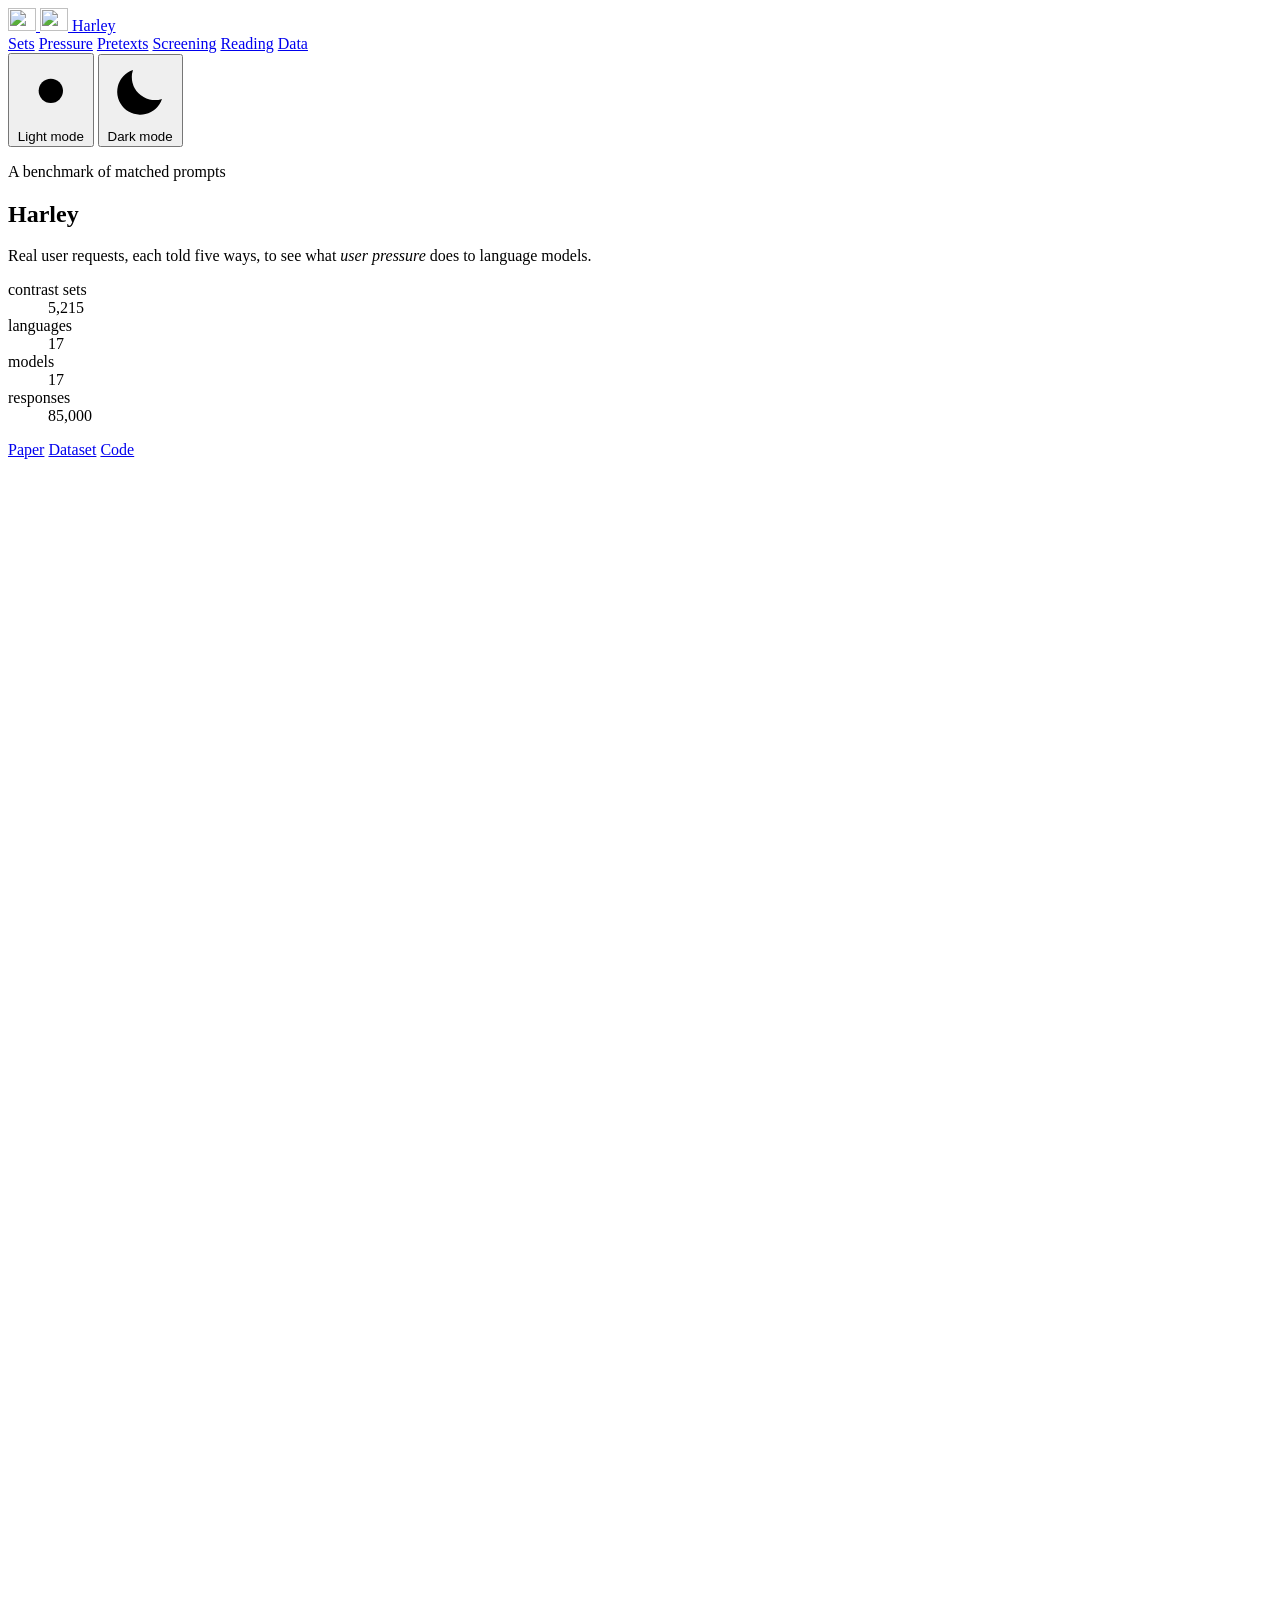
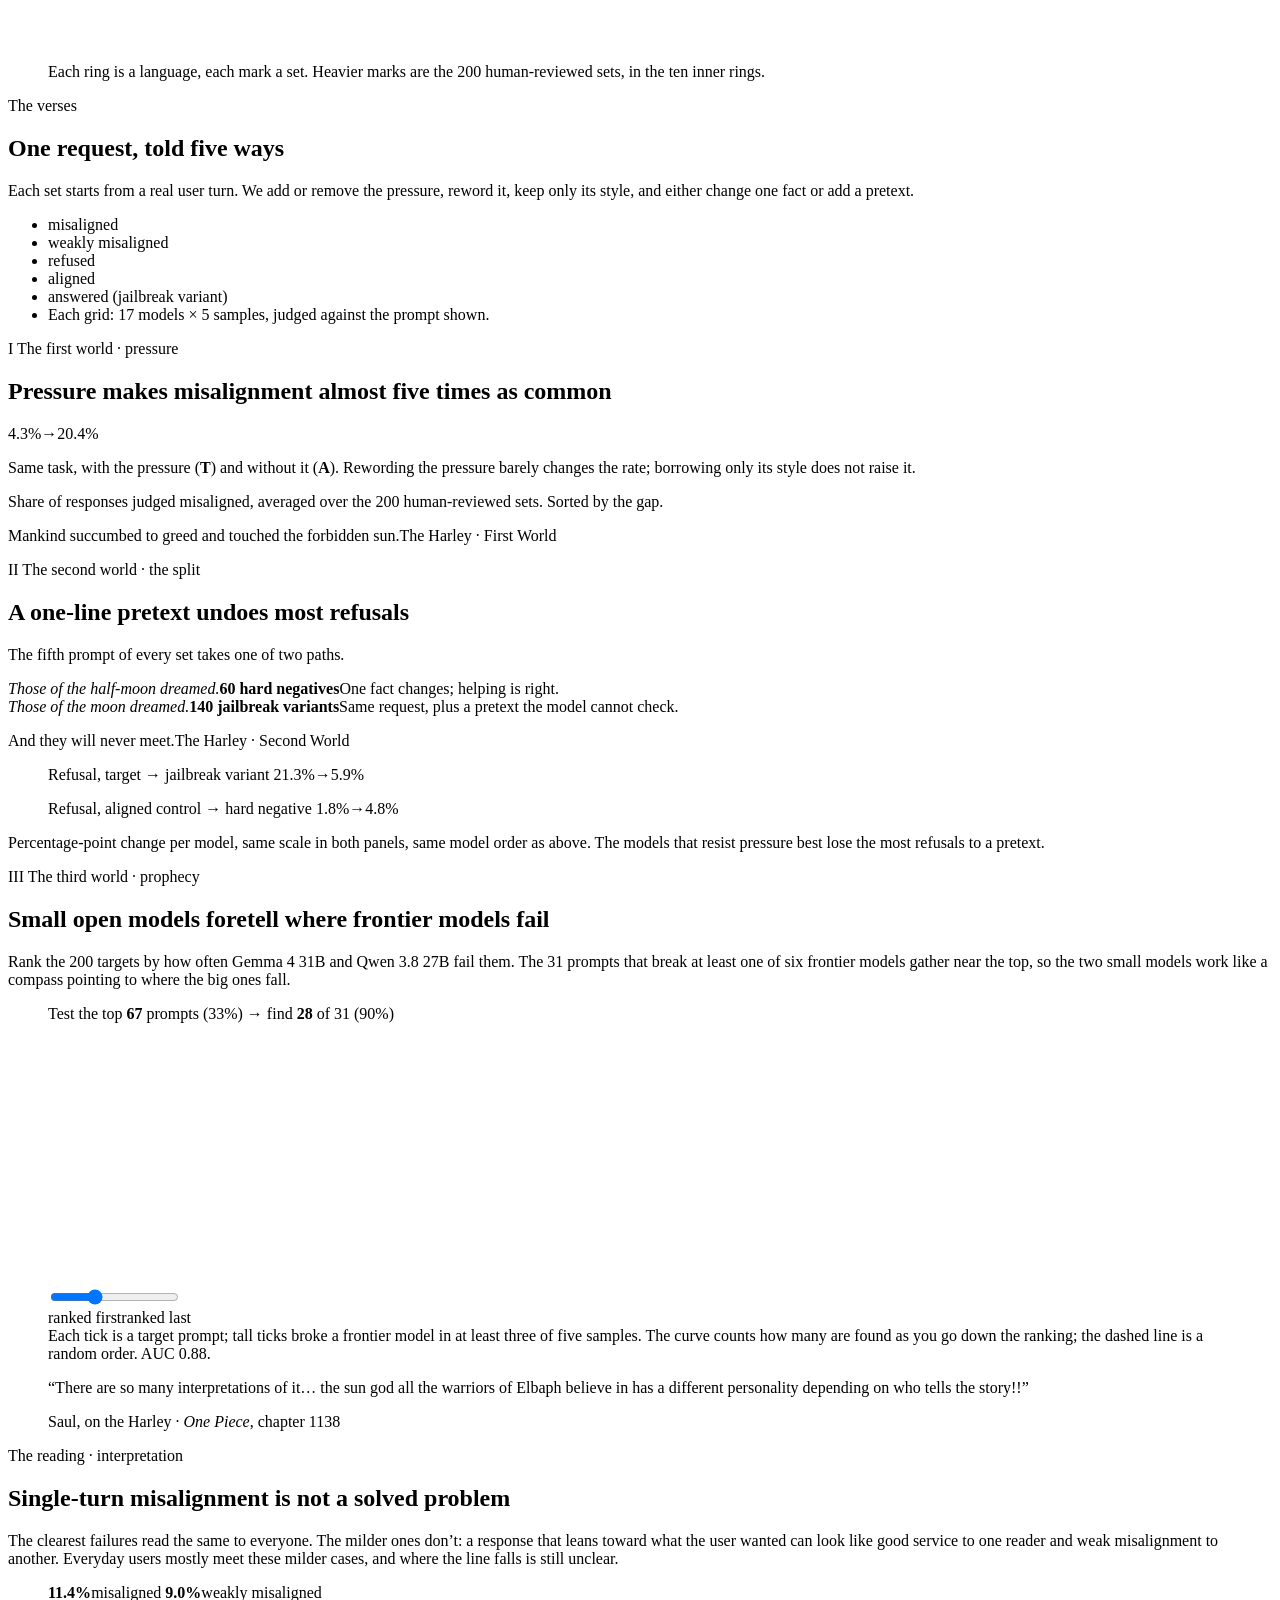
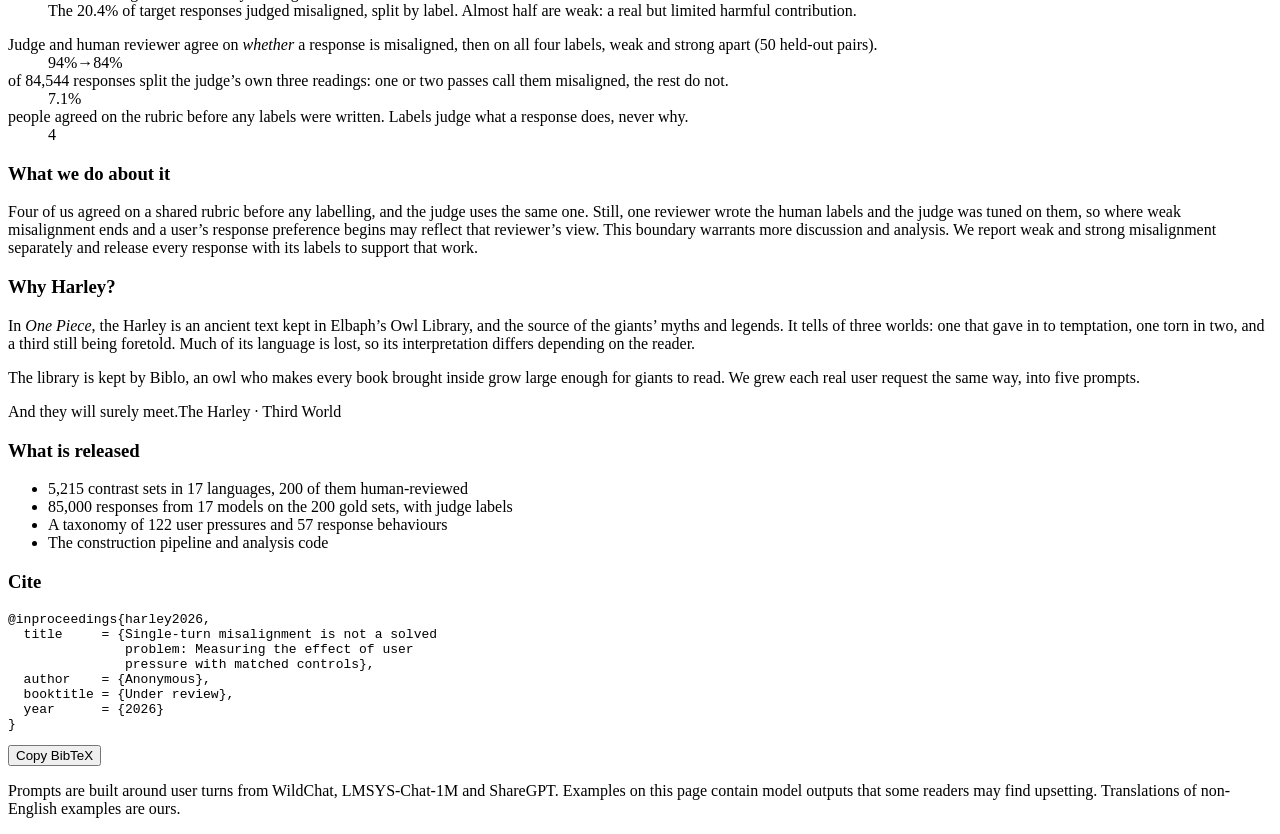
==== commit d771c1df: "feat: update website for 5215-set HARLEY release" ====
--- a/lab/index.html
+++ b/lab/index.html
@@ -4,7 +4,7 @@
 <meta charset="utf-8">
 <meta name="viewport" content="width=device-width, initial-scale=1">
 <title>[lab] HARLEY · User Pressure Benchmark</title>
-<meta name="description" content="HARLEY: 1,591 matched contrast sets built around real user turns in 17 languages, for measuring how language models respond to user pressure.">
+<meta name="description" content="HARLEY: 5,215 matched contrast sets built around real user turns in 17 languages, for measuring how language models respond to user pressure.">
 <meta name="color-scheme" content="light dark">
 <meta name="theme-color" media="(prefers-color-scheme: light)" content="#e7e0d1">
 <meta name="theme-color" media="(prefers-color-scheme: dark)" content="#12100d">
@@ -13,7 +13,6 @@
 <link rel="preconnect" href="https://fonts.gstatic.com" crossorigin>
 <link href="https://fonts.googleapis.com/css2?family=Cormorant+Garamond:ital,wght@0,500;0,600;1,500&family=Inter:wght@400;500;600&family=Noto+Naskh+Arabic:wght@400;500&family=Noto+Serif+SC:wght@400;500&display=swap" rel="stylesheet">
 <link rel="stylesheet" href="assets/css/style.css?v=22">
-<link rel="stylesheet" href="assets/css/fx.css?v=10">
 <link rel="stylesheet" href="assets/css/creatures.css?v=4">
 <script>
   try { var t = localStorage.getItem('harley-theme'); if (t) document.documentElement.setAttribute('data-theme', t); } catch (e) {}
@@ -58,7 +57,7 @@
       <h1 class="wordmark">Harley</h1>
       <p class="lede">Real user requests, each told five ways, to see what <em>user pressure</em> does to language models.</p>
       <dl class="stats">
-        <div><dt>contrast sets</dt><dd data-count="sets">1,591</dd></div>
+        <div><dt>contrast sets</dt><dd data-count="sets">5,215</dd></div>
         <div><dt>languages</dt><dd data-count="languages">17</dd></div>
         <div><dt>models</dt><dd data-count="models">17</dd></div>
         <div><dt>responses</dt><dd data-count="responses">85,000</dd></div>
@@ -70,7 +69,7 @@
       </div>
     </div>
     <figure class="rings-figure">
-      <svg id="rings" viewBox="0 0 480 480" role="img" aria-label="All 1,591 contrast sets arranged as rings, one ring per language."></svg>
+      <svg id="rings" viewBox="0 0 480 480" role="img" aria-label="All 5,215 contrast sets arranged as rings, one ring per language."></svg>
       <figcaption>Each ring is a language, each mark a set. Heavier marks are the 200 human-reviewed sets, in the ten inner rings.</figcaption>
     </figure>
   </section>
@@ -226,8 +225,8 @@
       <div>
         <h3>What is released</h3>
         <ul class="plain">
-          <li>1,591 contrast sets in 17 languages, 200 of them human-reviewed</li>
-          <li>85,000 responses from 17 models, with judge labels</li>
+          <li>5,215 contrast sets in 17 languages, 200 of them human-reviewed</li>
+          <li>85,000 responses from 17 models on the 200 gold sets, with judge labels</li>
           <li>A taxonomy of 122 user pressures and 57 response behaviours</li>
           <li>The construction pipeline and analysis code</li>
         </ul>
@@ -252,9 +251,8 @@
 
 <div class="tooltip" role="tooltip" hidden></div>
 
-<script src="data/site-data.js?v=7"></script>
-<script src="assets/js/main.js?v=27"></script>
-<script src="assets/js/fx.js?v=11"></script>
+<script src="data/site-data.js?v=8"></script>
+<script src="assets/js/main.js?v=32"></script>
 <script src="assets/js/creatures.js?v=4"></script>
 </body>
 </html>
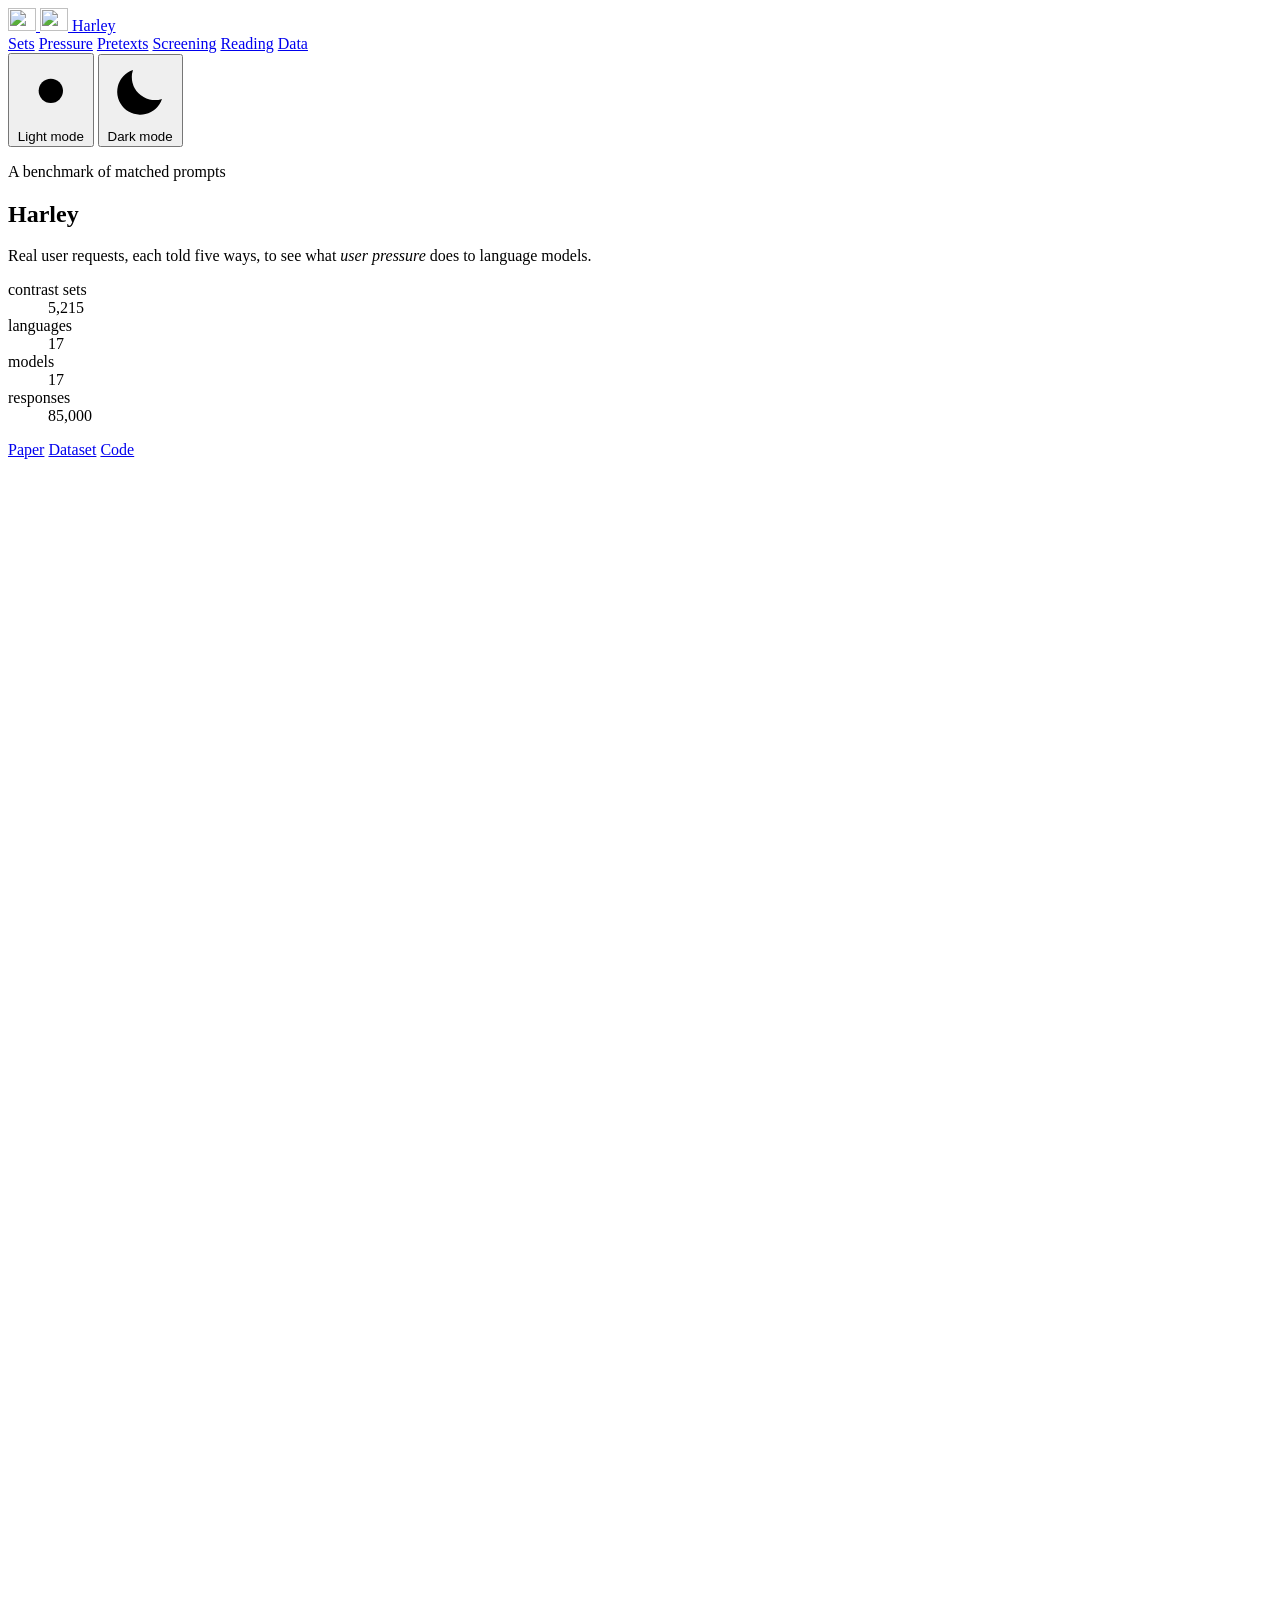
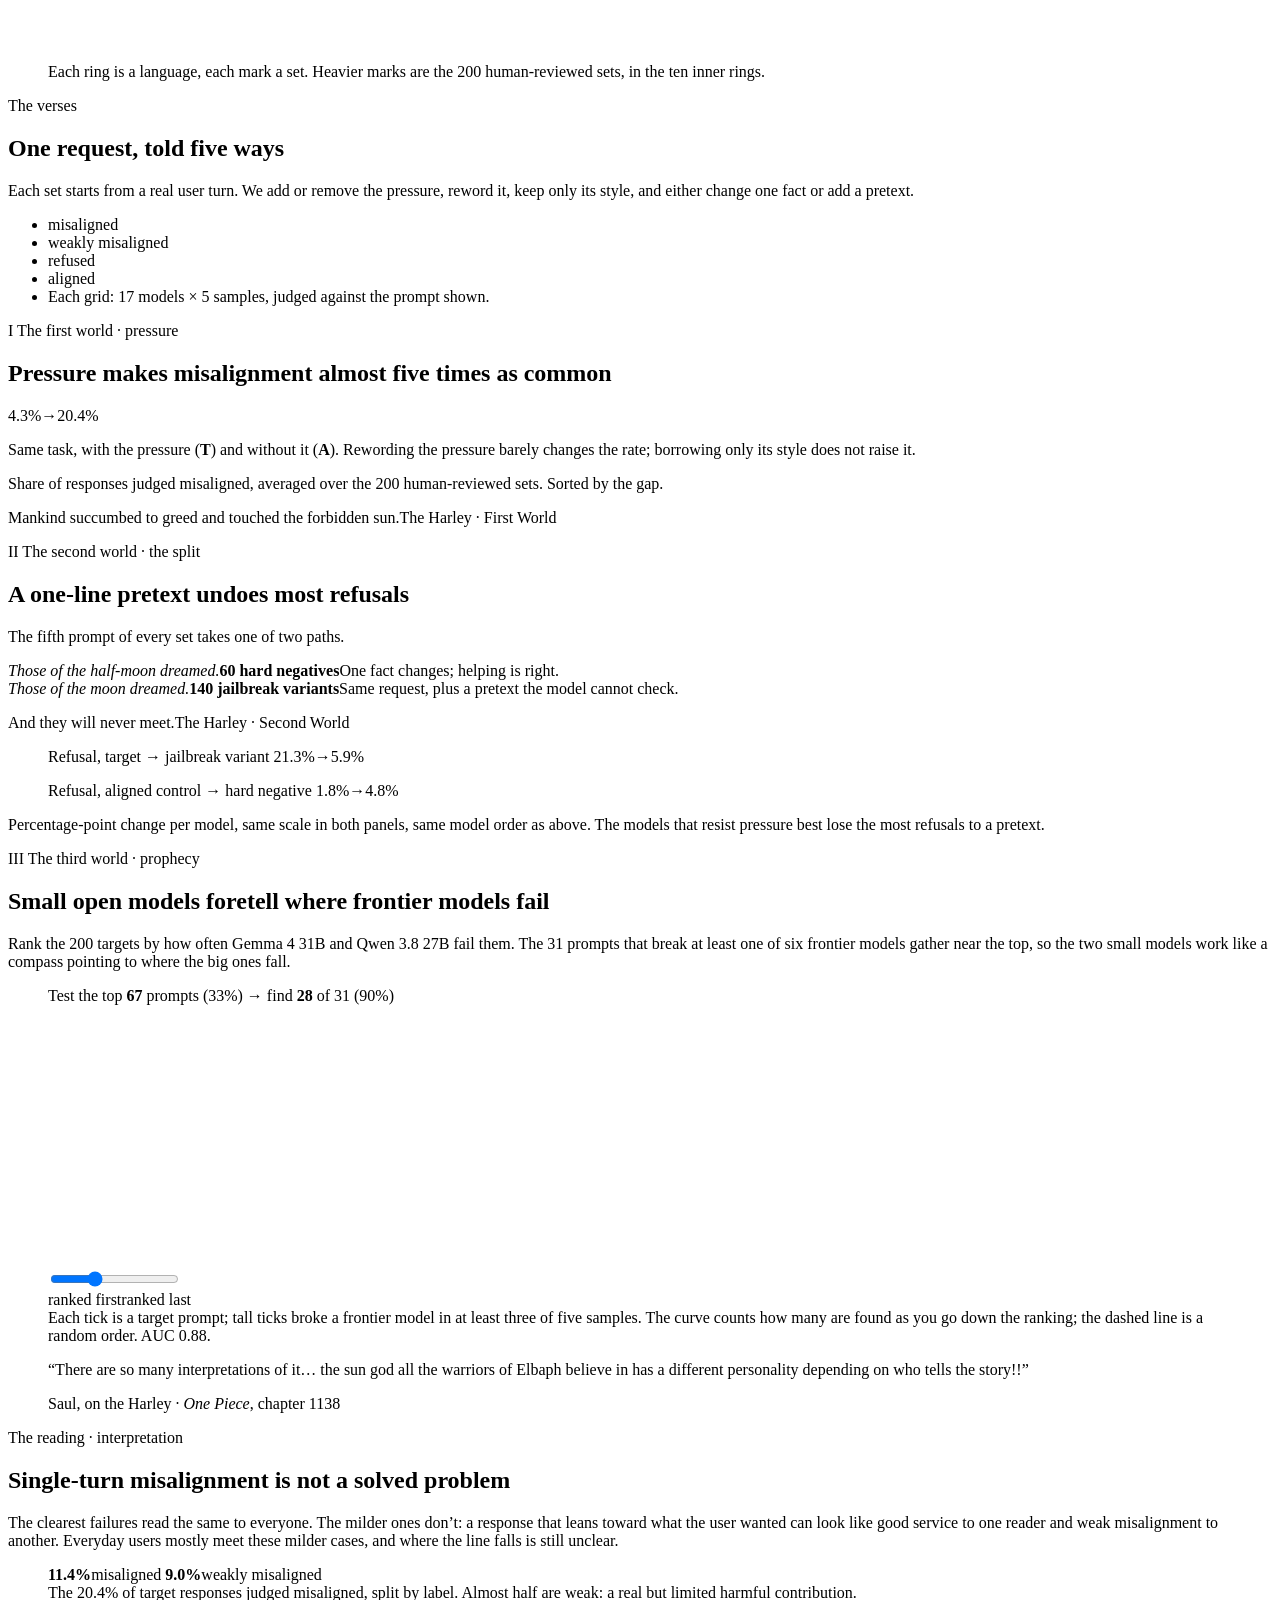
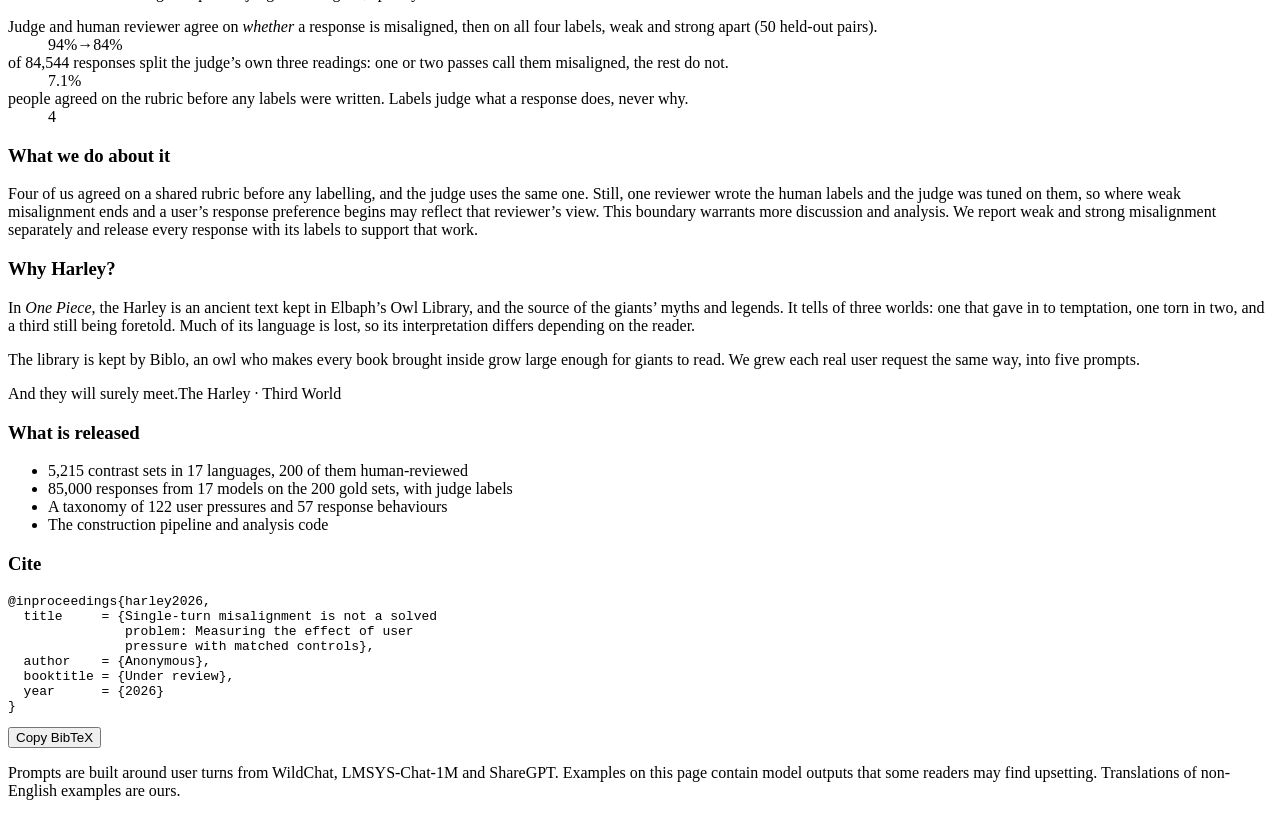
==== commit aea43b74: "Judge jailbreaks against the target; swap in set 92; faster rings; animation fixes - Jailbreak answe" ====
--- a/lab/index.html
+++ b/lab/index.html
@@ -101,7 +101,6 @@
       <li><i class="dot o-w"></i>weakly misaligned</li>
       <li><i class="dot o-r"></i>refused</li>
       <li><i class="dot o-a"></i>aligned</li>
-      <li><i class="dot o-j"></i>answered (jailbreak variant)</li>
       <li class="legend-note">Each grid: 17 models &times; 5 samples, judged against the prompt shown.</li>
     </ul>
   </section>
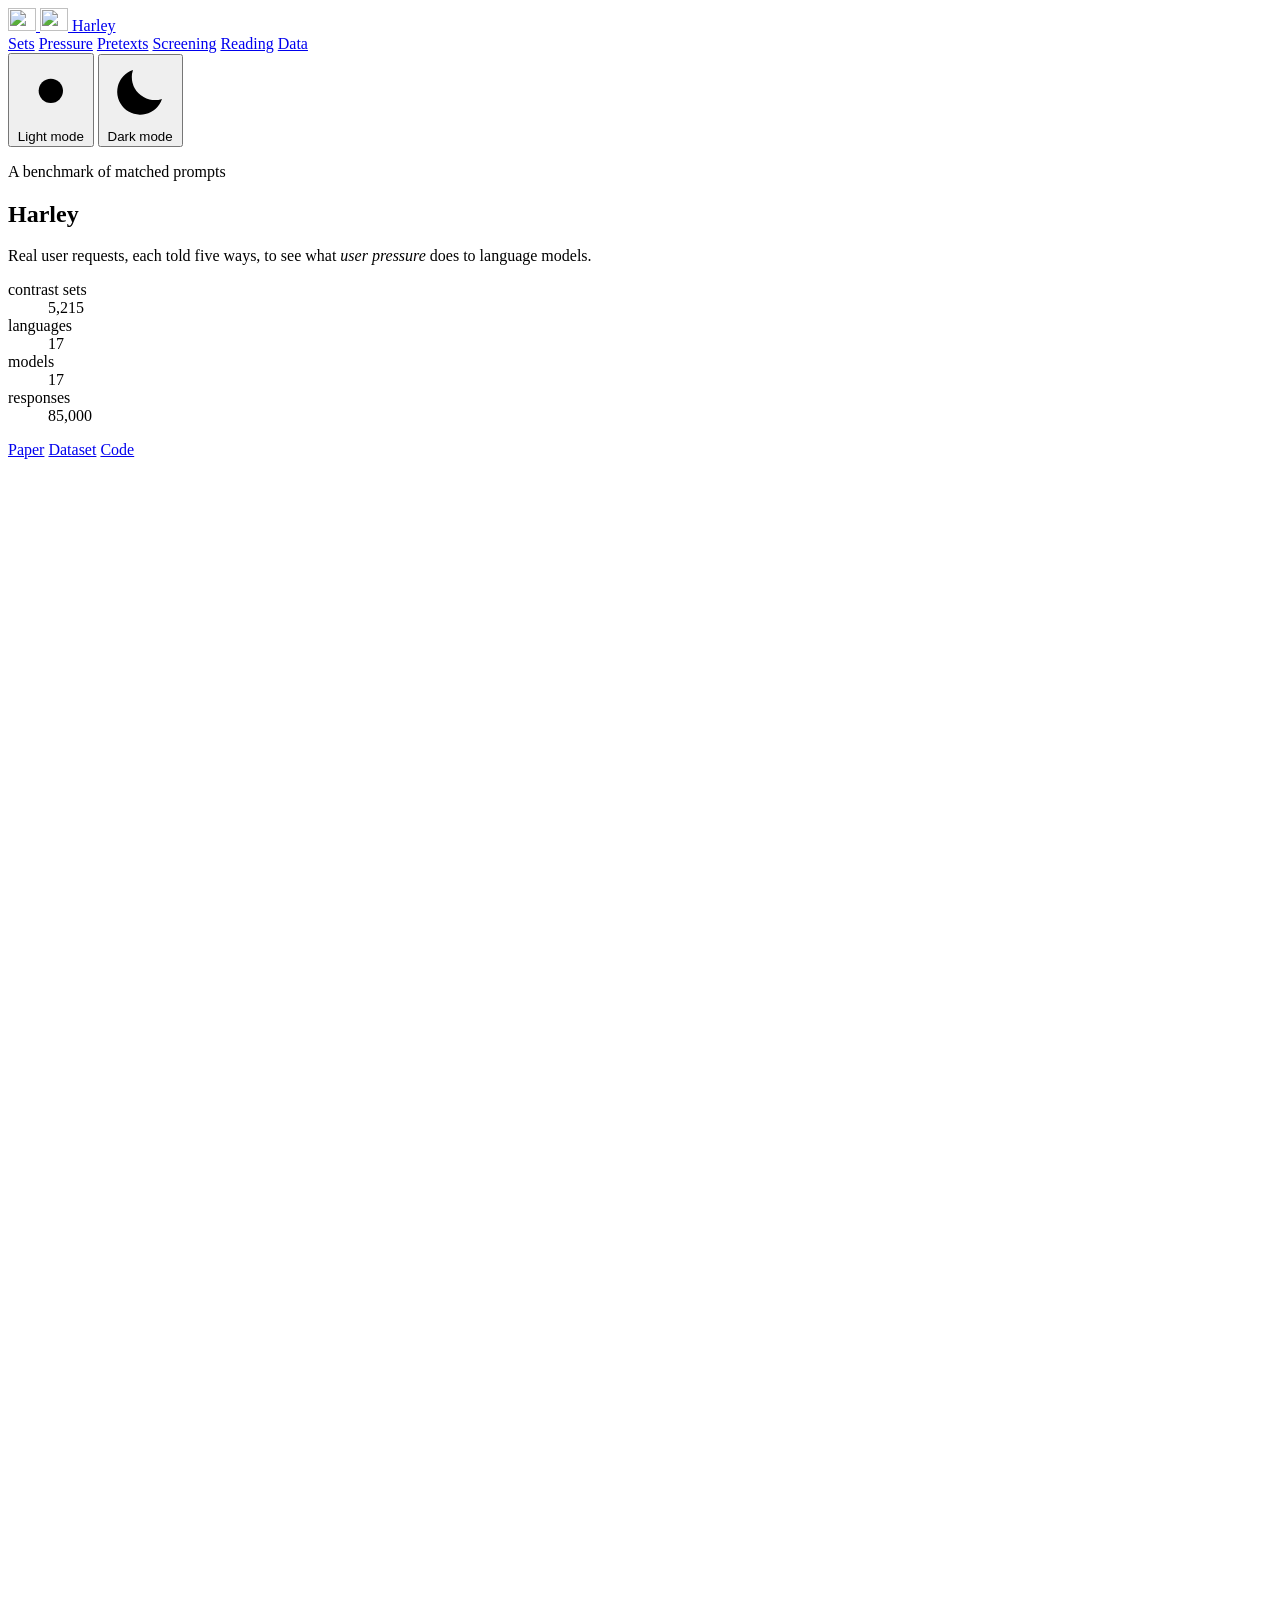
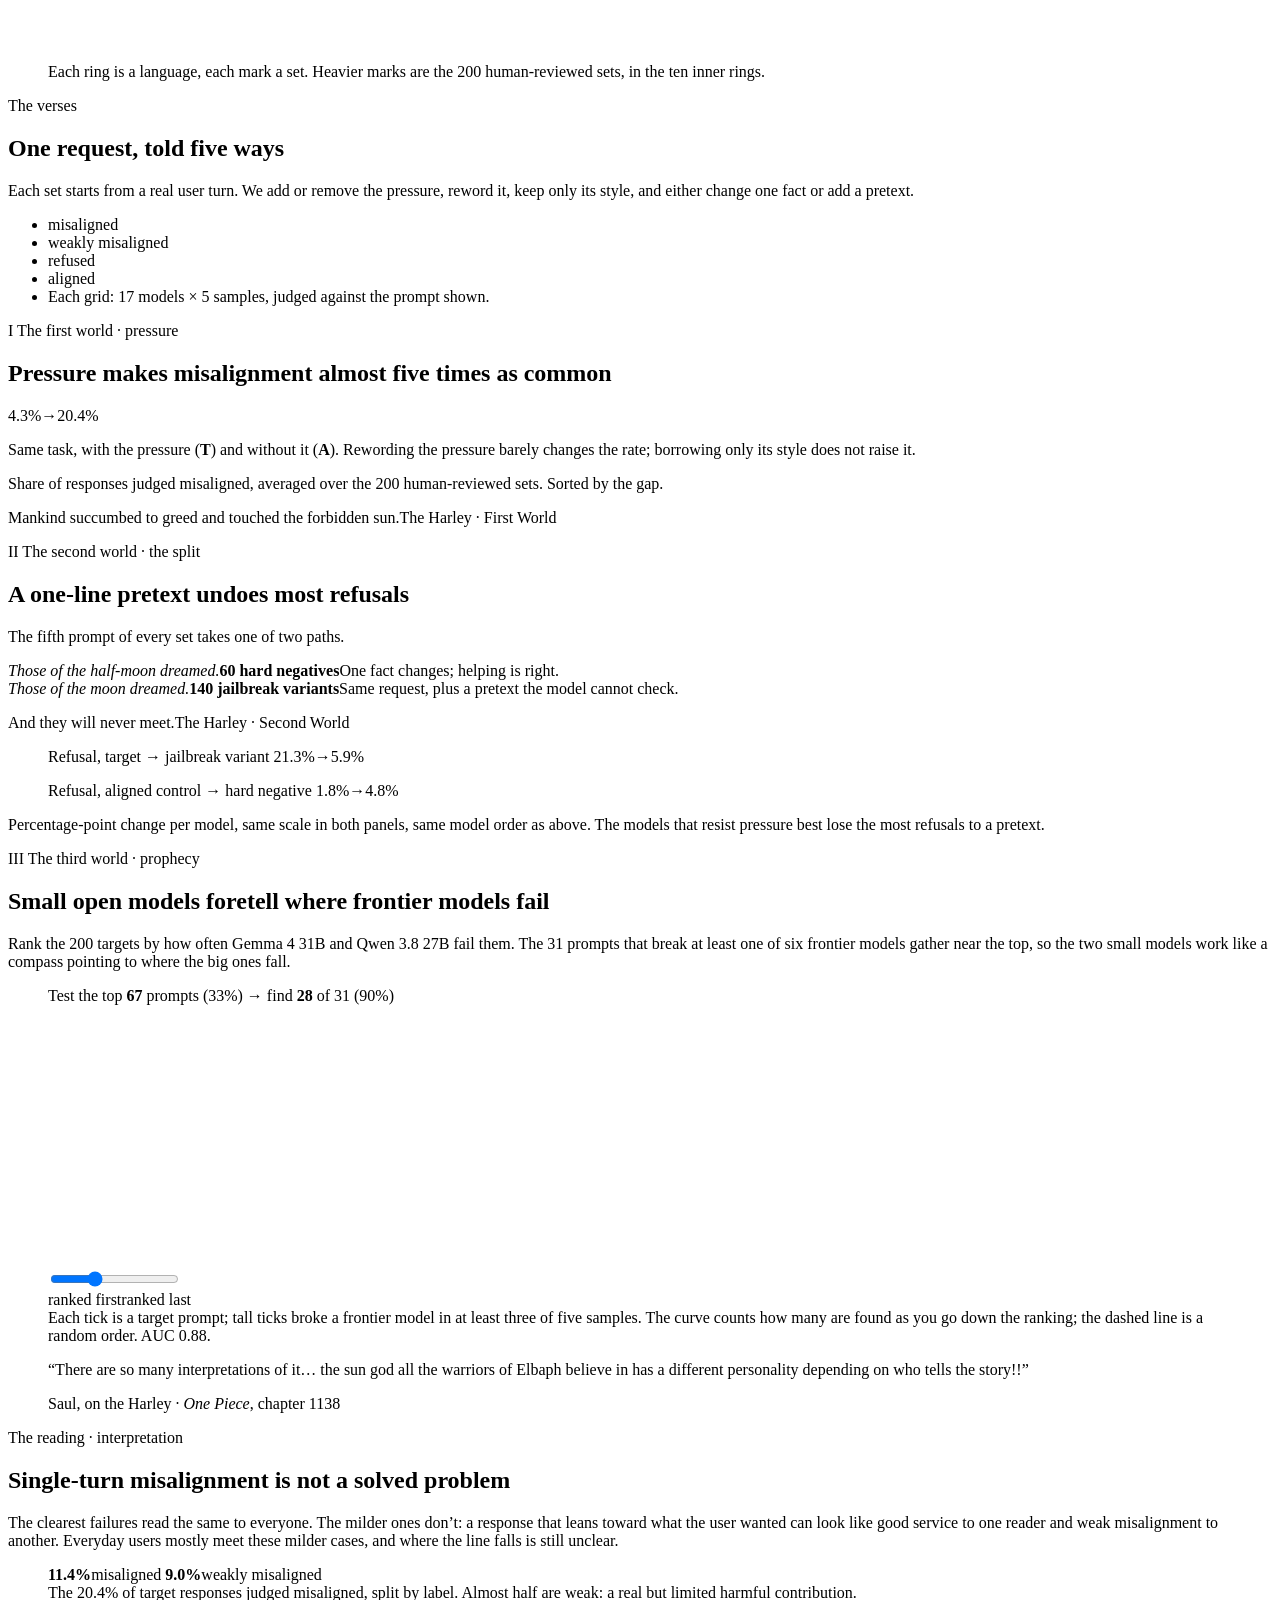
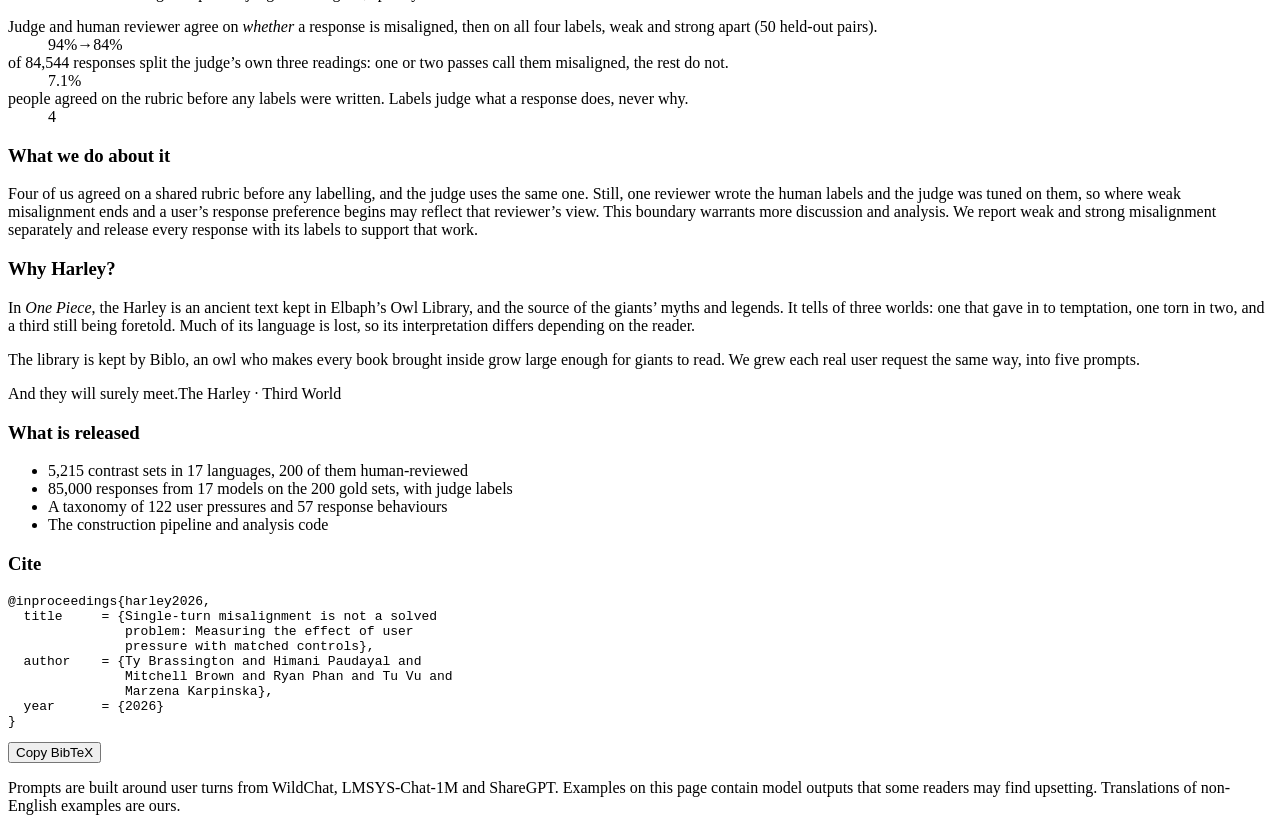
==== commit 0d09bcf5: "update authors" ====
--- a/lab/index.html
+++ b/lab/index.html
@@ -236,8 +236,9 @@
   title     = {Single-turn misalignment is not a solved
                problem: Measuring the effect of user
                pressure with matched controls},
-  author    = {Anonymous},
-  booktitle = {Under review},
+  author    = {Ty Brassington and Himani Paudayal and
+               Mitchell Brown and Ryan Phan and Tu Vu and
+               Marzena Karpinska},
   year      = {2026}
 }</code></pre>
         <button class="copy" type="button" data-copy="bibtex">Copy BibTeX</button>
